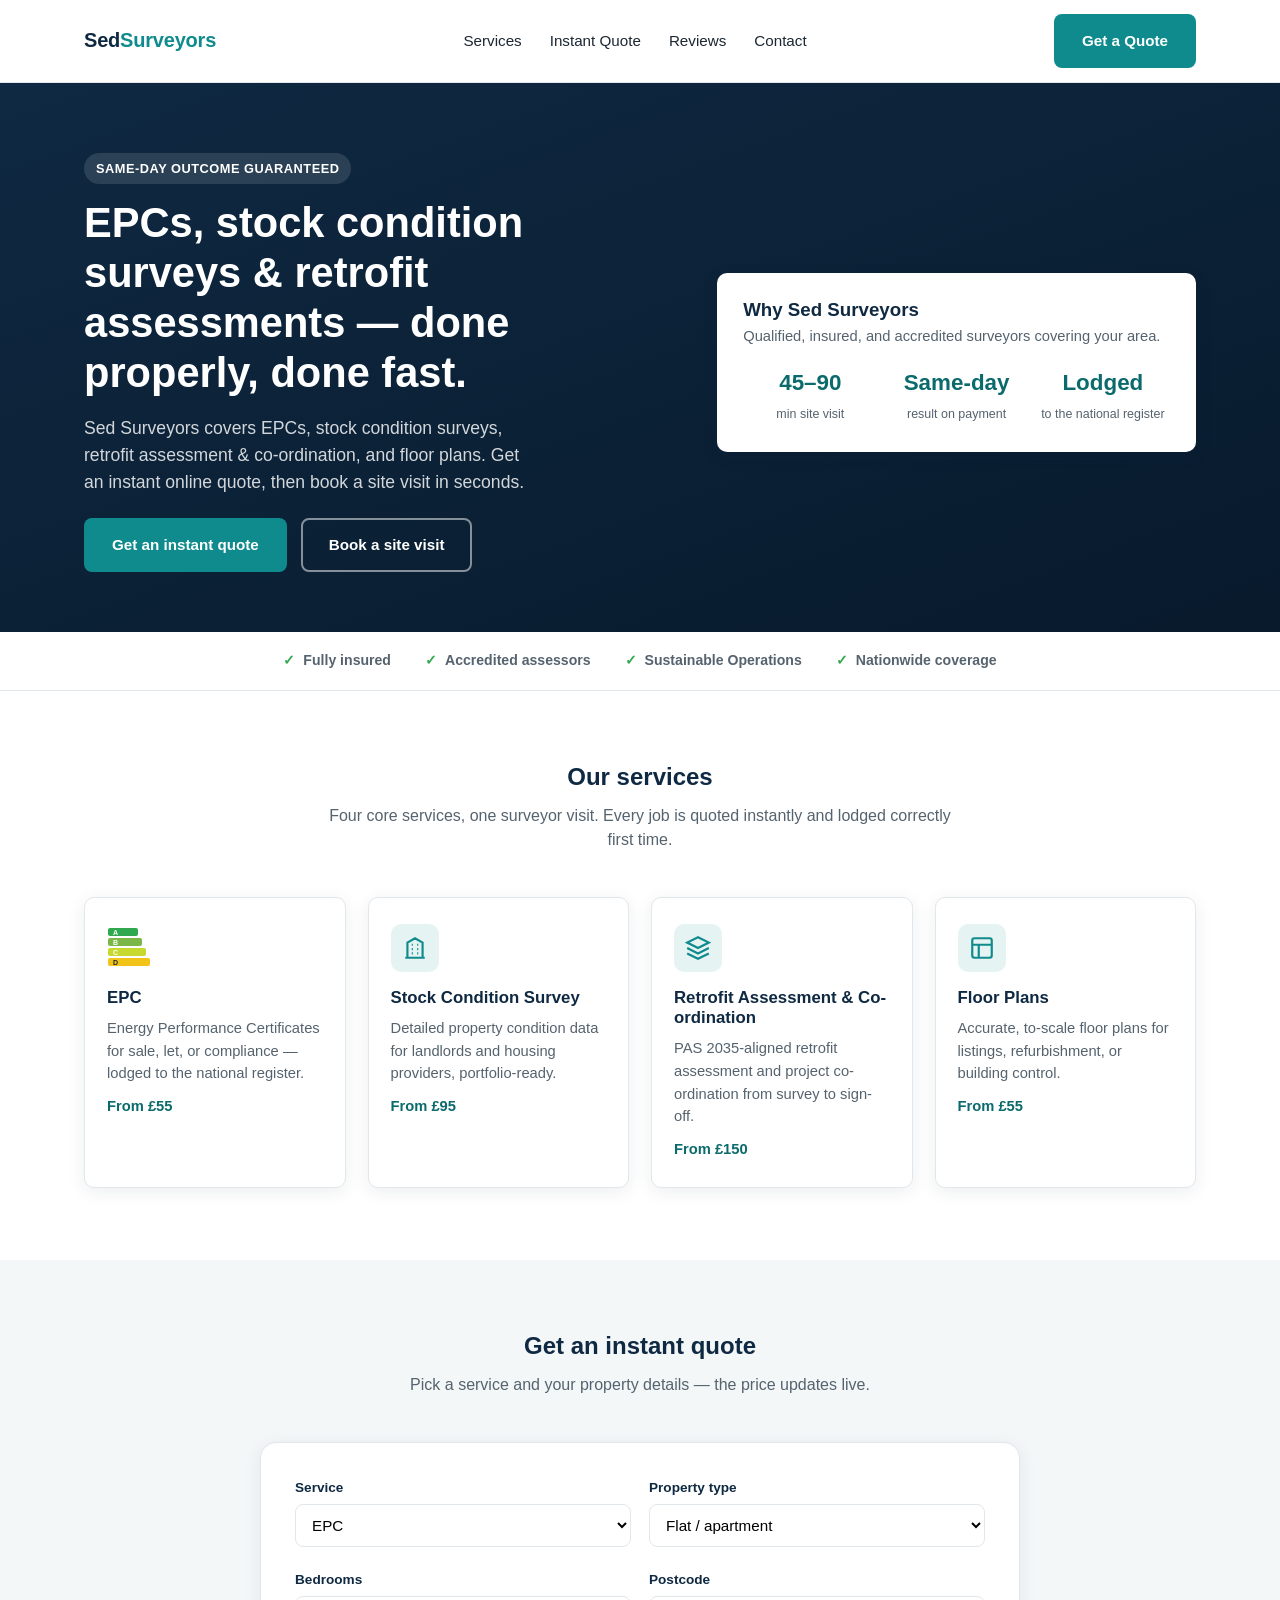
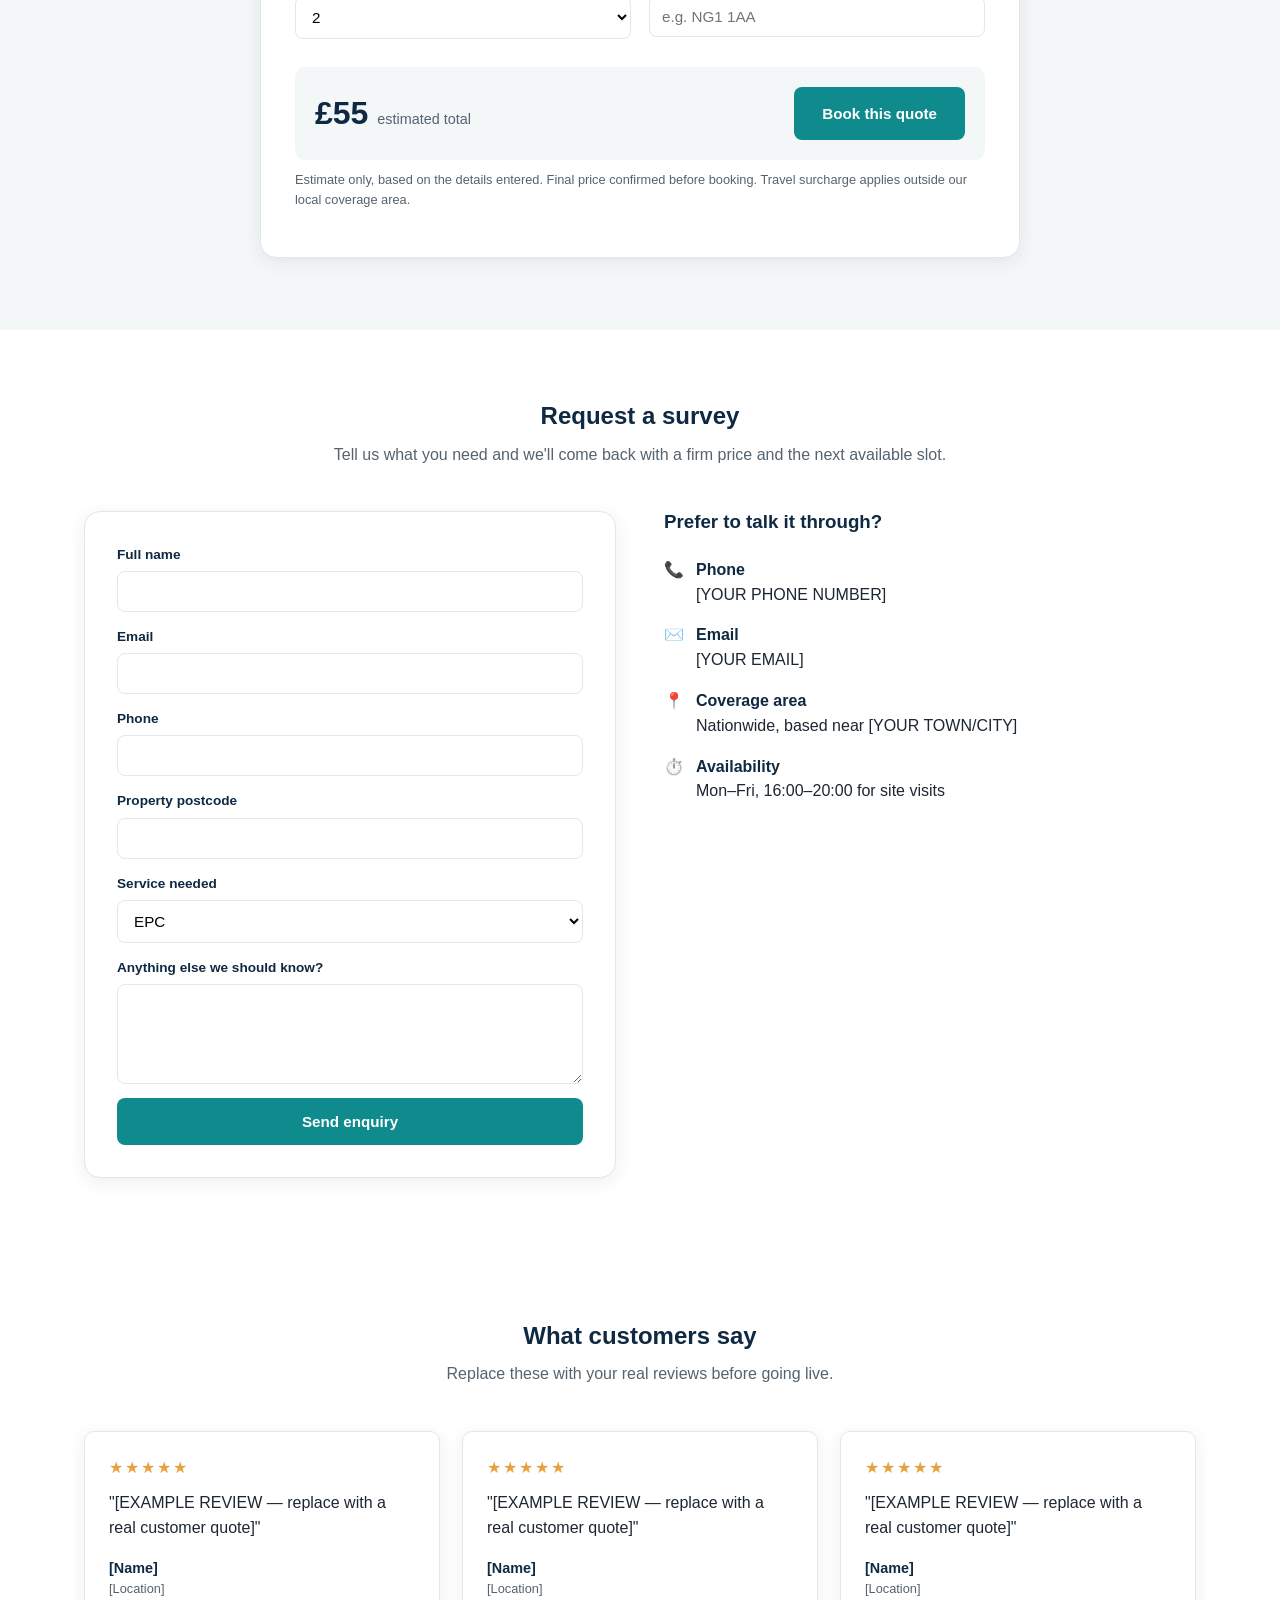
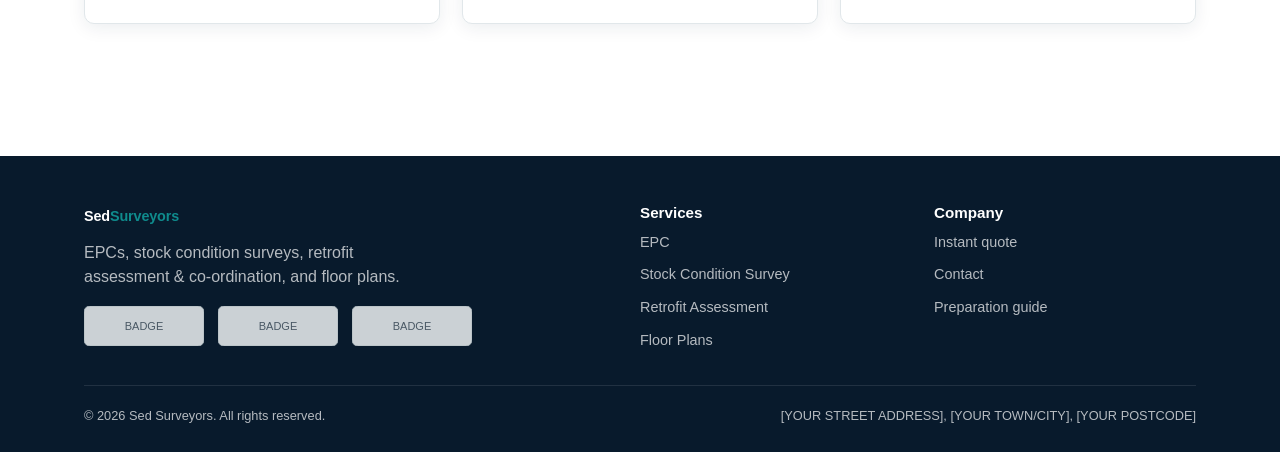
==== index.html @ 1b8dbf06 "Replace placeholder EPC pricing with real tiered prices Flats £55 flat rate; terraced £60 up to 3 be" ====
<!doctype html>
<html lang="en-GB">
<head>
<meta charset="utf-8">
<meta name="viewport" content="width=device-width, initial-scale=1">
<title>Sed Surveyors — EPCs, Stock Condition Surveys &amp; Retrofit Assessments</title>
<meta name="description" content="Sed Surveyors provides EPCs, stock condition surveys, retrofit assessment &amp; co-ordination, and floor plans. Same-day outcome guaranteed. Get an instant quote.">
<link rel="stylesheet" href="styles.css">
<script type="application/ld+json">
{
  "@context": "https://schema.org",
  "@type": "ProfessionalService",
  "name": "Sed Surveyors",
  "description": "EPCs, stock condition surveys, retrofit assessment & co-ordination, and floor plans.",
  "url": "https://sedsurveyors.co.uk",
  "telephone": "[YOUR PHONE NUMBER]",
  "email": "[YOUR EMAIL]",
  "address": {
    "@type": "PostalAddress",
    "streetAddress": "[YOUR STREET ADDRESS]",
    "addressLocality": "[YOUR TOWN/CITY]",
    "postalCode": "[YOUR POSTCODE]",
    "addressCountry": "GB"
  },
  "areaServed": "United Kingdom",
  "sameAs": [
    "[YOUR GOOGLE BUSINESS PROFILE URL]",
    "[YOUR FACEBOOK URL]",
    "[YOUR INSTAGRAM URL]"
  ]
}
</script>
</head>
<body>

<header class="site-header">
  <div class="container">
    <a href="#top" class="logo">Sed<span>Surveyors</span></a>
    <nav class="main-nav">
      <a href="#services">Services</a>
      <a href="#quote">Instant Quote</a>
      <a href="#reviews">Reviews</a>
      <a href="#enquiry">Contact</a>
    </nav>
    <div class="nav-cta">
      <a href="#enquiry" class="btn btn-primary">Get a Quote</a>
    </div>
  </div>
</header>

<section class="hero" id="top">
  <div class="container">
    <div>
      <span class="eyebrow">Same-day outcome guaranteed</span>
      <h1>EPCs, stock condition surveys &amp; retrofit assessments — done properly, done fast.</h1>
      <p class="lede">Sed Surveyors covers EPCs, stock condition surveys, retrofit assessment &amp; co-ordination, and floor plans. Get an instant online quote, then book a site visit in seconds.</p>
      <div class="hero-actions">
        <a href="#quote" class="btn btn-primary">Get an instant quote</a>
        <a href="#enquiry" class="btn btn-secondary">Book a site visit</a>
      </div>
    </div>
    <div class="hero-card">
      <h3>Why Sed Surveyors</h3>
      <p style="color:var(--ink-light); font-size:.92rem;">Qualified, insured, and accredited surveyors covering your area.</p>
      <div class="hero-stat-row">
        <div class="hero-stat"><strong>45–90</strong><span>min site visit</span></div>
        <div class="hero-stat"><strong>Same-day</strong><span>result on payment</span></div>
        <div class="hero-stat"><strong>Lodged</strong><span>to the national register</span></div>
      </div>
    </div>
  </div>
</section>

<div class="trust-row">
  <div class="container">
    <span class="trust-item">Fully insured</span>
    <span class="trust-item">Accredited assessors</span>
    <span class="trust-item">Sustainable Operations</span>
    <span class="trust-item">Nationwide coverage</span>
  </div>
</div>

<section id="services">
  <div class="container">
    <div class="section-head">
      <h2>Our services</h2>
      <p>Four core services, one surveyor visit. Every job is quoted instantly and lodged correctly first time.</p>
    </div>
    <div class="service-grid">
      <div class="service-block">
        <div class="service-block-icon service-block-icon--img"><img src="assets/epc-rating.svg" alt="EPC rating chart"></div>
        <h3>EPC</h3>
        <p>Energy Performance Certificates for sale, let, or compliance — lodged to the national register.</p>
        <div class="service-price">From £55</div>
      </div>
      <div class="service-block">
        <div class="service-block-icon">
          <svg viewBox="0 0 24 24" fill="none" stroke="#0f8b8d" stroke-width="2"><path d="M3 21h18M5 21V7l7-4 7 4v14M9 9h1m4 0h1m-6 4h1m4 0h1m-6 4h1m4 0h1"/></svg>
        </div>
        <h3>Stock Condition Survey</h3>
        <p>Detailed property condition data for landlords and housing providers, portfolio-ready.</p>
        <div class="service-price">From £95</div>
      </div>
      <div class="service-block">
        <div class="service-block-icon">
          <svg viewBox="0 0 24 24" fill="none" stroke="#0f8b8d" stroke-width="2"><path d="M12 2 2 7l10 5 10-5-10-5zM2 17l10 5 10-5M2 12l10 5 10-5"/></svg>
        </div>
        <h3>Retrofit Assessment &amp; Co-ordination</h3>
        <p>PAS 2035-aligned retrofit assessment and project co-ordination from survey to sign-off.</p>
        <div class="service-price">From £150</div>
      </div>
      <div class="service-block">
        <div class="service-block-icon">
          <svg viewBox="0 0 24 24" fill="none" stroke="#0f8b8d" stroke-width="2"><rect x="3" y="3" width="18" height="18" rx="2"/><path d="M3 9h18M9 21V9"/></svg>
        </div>
        <h3>Floor Plans</h3>
        <p>Accurate, to-scale floor plans for listings, refurbishment, or building control.</p>
        <div class="service-price">From £55</div>
      </div>
    </div>
  </div>
</section>

<section class="bg-soft" id="quote">
  <div class="container">
    <div class="section-head">
      <h2>Get an instant quote</h2>
      <p>Pick a service and your property details — the price updates live.</p>
    </div>
    <div class="calculator">
      <div class="calc-grid">
        <div class="field">
          <label for="calc-service">Service</label>
          <select id="calc-service">
            <option value="epc">EPC</option>
            <option value="stockCondition">Stock Condition Survey</option>
            <option value="retrofit">Retrofit Assessment &amp; Co-ordination</option>
            <option value="floorPlans">Floor Plans</option>
          </select>
        </div>
        <div class="field">
          <label for="calc-type">Property type</label>
          <select id="calc-type">
            <option value="flat">Flat / apartment</option>
            <option value="terraced">Terraced house</option>
            <option value="semi">Semi-detached house</option>
            <option value="detached">Detached house</option>
          </select>
        </div>
        <div class="field">
          <label for="calc-bedrooms">Bedrooms</label>
          <select id="calc-bedrooms">
            <option value="1">1</option>
            <option value="2" selected>2</option>
            <option value="3">3</option>
            <option value="4">4</option>
            <option value="5">5+</option>
          </select>
        </div>
        <div class="field">
          <label for="calc-postcode">Postcode</label>
          <input type="text" id="calc-postcode" placeholder="e.g. NG1 1AA" autocomplete="postal-code">
        </div>
      </div>
      <div class="calc-result">
        <div>
          <div class="amount" id="calc-amount">£65 <small>estimated total</small></div>
        </div>
        <a href="#enquiry" class="btn btn-primary" id="calc-cta">Book this quote</a>
      </div>
      <p class="calc-note">Estimate only, based on the details entered. Final price confirmed before booking. Travel surcharge applies outside our local coverage area.</p>
    </div>
  </div>
</section>

<section id="enquiry">
  <div class="container">
    <div class="section-head">
      <h2>Request a survey</h2>
      <p>Tell us what you need and we'll come back with a firm price and the next available slot.</p>
    </div>
    <div class="enquiry-wrap">
      <form class="enquiry-form" id="enquiry-form">
        <div class="field">
          <label for="f-name">Full name</label>
          <input type="text" id="f-name" name="name" required>
        </div>
        <div class="field">
          <label for="f-email">Email</label>
          <input type="email" id="f-email" name="email" required>
        </div>
        <div class="field">
          <label for="f-phone">Phone</label>
          <input type="tel" id="f-phone" name="phone">
        </div>
        <div class="field">
          <label for="f-postcode">Property postcode</label>
          <input type="text" id="f-postcode" name="postcode">
        </div>
        <div class="field">
          <label for="f-service">Service needed</label>
          <select id="f-service" name="service">
            <option value="epc">EPC</option>
            <option value="stockCondition">Stock Condition Survey</option>
            <option value="retrofit">Retrofit Assessment &amp; Co-ordination</option>
            <option value="floorPlans">Floor Plans</option>
            <option value="other">Not sure / other</option>
          </select>
        </div>
        <div class="field">
          <label for="f-message">Anything else we should know?</label>
          <textarea id="f-message" name="message"></textarea>
        </div>
        <button type="submit" class="btn btn-primary btn-block">Send enquiry</button>
        <div class="form-status" id="form-status"></div>
      </form>
      <div>
        <h3>Prefer to talk it through?</h3>
        <ul class="contact-info-list">
          <li><span>📞</span><div><strong>Phone</strong>[YOUR PHONE NUMBER]</div></li>
          <li><span>✉️</span><div><strong>Email</strong>[YOUR EMAIL]</div></li>
          <li><span>📍</span><div><strong>Coverage area</strong>Nationwide, based near [YOUR TOWN/CITY]</div></li>
          <li><span>⏱️</span><div><strong>Availability</strong>Mon–Fri, 16:00–20:00 for site visits</div></li>
        </ul>
      </div>
    </div>
  </div>
</section>

<section class="bg-soft" id="booking">
  <div class="container">
    <div class="section-head">
      <h2>Book your site visit</h2>
      <p>Pick a time that works for you — 45 minute to 1 hour 30 minute visit, Monday to Friday.</p>
    </div>
    <div class="booking-frame-wrap" id="booking-frame-wrap"></div>
    <div class="booking-next">
      <strong>What happens next</strong>
      <p style="margin:8px 0 0; font-size:.9rem;">Once booked, read <a href="what-to-expect.html" id="booking-guide-link">the preparation guide</a> so your visit goes smoothly. Your certificate or report is produced, QA'd, and released once payment is received.</p>
    </div>
  </div>
</section>

<section id="reviews">
  <div class="container">
    <div class="section-head">
      <h2>What customers say</h2>
      <p>Replace these with your real reviews before going live.</p>
    </div>
    <div class="review-grid">
      <div class="review-card">
        <div class="review-stars">★★★★★</div>
        <p>"[EXAMPLE REVIEW — replace with a real customer quote]"</p>
        <div class="review-name">[Name]</div>
        <div class="review-loc">[Location]</div>
      </div>
      <div class="review-card">
        <div class="review-stars">★★★★★</div>
        <p>"[EXAMPLE REVIEW — replace with a real customer quote]"</p>
        <div class="review-name">[Name]</div>
        <div class="review-loc">[Location]</div>
      </div>
      <div class="review-card">
        <div class="review-stars">★★★★★</div>
        <p>"[EXAMPLE REVIEW — replace with a real customer quote]"</p>
        <div class="review-name">[Name]</div>
        <div class="review-loc">[Location]</div>
      </div>
    </div>
  </div>
</section>

<footer class="site-footer">
  <div class="container">
    <div class="footer-grid">
      <div>
        <a href="#top" class="logo" style="color:#fff;">Sed<span>Surveyors</span></a>
        <p style="margin-top:12px; max-width: 40ch;">EPCs, stock condition surveys, retrofit assessment &amp; co-ordination, and floor plans.</p>
        <div class="accred-row">
          <img src="assets/accreditations/placeholder-badge.svg" alt="Accreditation badge placeholder — replace with real ECMK artwork">
          <img src="assets/accreditations/placeholder-badge.svg" alt="Accreditation badge placeholder — replace with real PAS 2035 artwork">
          <img src="assets/accreditations/placeholder-badge.svg" alt="Accreditation badge placeholder — replace with real TrustMark artwork">
        </div>
      </div>
      <div>
        <h4>Services</h4>
        <ul>
          <li><a href="#services">EPC</a></li>
          <li><a href="#services">Stock Condition Survey</a></li>
          <li><a href="#services">Retrofit Assessment</a></li>
          <li><a href="#services">Floor Plans</a></li>
        </ul>
      </div>
      <div>
        <h4>Company</h4>
        <ul>
          <li><a href="#quote">Instant quote</a></li>
          <li><a href="#enquiry">Contact</a></li>
          <li><a href="what-to-expect.html">Preparation guide</a></li>
        </ul>
      </div>
    </div>
    <div class="footer-bottom">
      <span>© <span id="year"></span> Sed Surveyors. All rights reserved.</span>
      <span>[YOUR STREET ADDRESS], [YOUR TOWN/CITY], [YOUR POSTCODE]</span>
    </div>
  </div>
</footer>

<script src="script.js"></script>
</body>
</html>
---- styles.css ----
:root {
  --navy: #0f2942;
  --navy-dark: #081a2c;
  --teal: #0f8b8d;
  --teal-dark: #0b6a6c;
  --green: #2fa84f;
  --amber: #e8a13d;
  --ink: #1c2733;
  --ink-light: #55636f;
  --paper: #ffffff;
  --paper-soft: #f4f7f8;
  --border: #e1e7ea;
  --radius: 10px;
  --shadow: 0 4px 18px rgba(15, 41, 66, 0.08);
  --max-width: 1160px;
  font-size: 16px;
}

* { box-sizing: border-box; }

html { scroll-behavior: smooth; }

body {
  margin: 0;
  font-family: "Segoe UI", -apple-system, BlinkMacSystemFont, Roboto, Arial, sans-serif;
  color: var(--ink);
  background: var(--paper);
  line-height: 1.55;
}

img { max-width: 100%; display: block; }

.container {
  max-width: var(--max-width);
  margin: 0 auto;
  padding: 0 24px;
}

a { color: var(--teal-dark); }

h1, h2, h3, h4 { line-height: 1.2; margin: 0 0 .5em; color: var(--navy); }
p { margin: 0 0 1em; }

.eyebrow {
  display: inline-block;
  font-weight: 600;
  font-size: .8rem;
  letter-spacing: .04em;
  text-transform: uppercase;
  color: var(--teal-dark);
  background: rgba(15,139,141,.08);
  padding: 6px 12px;
  border-radius: 999px;
  margin-bottom: 14px;
}

.btn {
  display: inline-block;
  padding: 13px 26px;
  border-radius: 8px;
  font-weight: 600;
  font-size: .95rem;
  text-decoration: none;
  cursor: pointer;
  border: 2px solid transparent;
  transition: transform .12s ease, box-shadow .12s ease, background .12s ease;
}
.btn:hover { transform: translateY(-1px); }
.btn-primary { background: var(--teal); color: #fff; }
.btn-primary:hover { background: var(--teal-dark); }
.btn-secondary { background: transparent; border-color: var(--navy); color: var(--navy); }
.btn-secondary:hover { background: var(--navy); color: #fff; }
.btn-block { display: block; width: 100%; text-align: center; }

/* Header */
.site-header {
  position: sticky; top: 0; z-index: 50;
  background: rgba(255,255,255,.95);
  backdrop-filter: blur(6px);
  border-bottom: 1px solid var(--border);
}
.site-header .container {
  display: flex; align-items: center; justify-content: space-between;
  padding-top: 14px; padding-bottom: 14px;
}
.logo { font-weight: 800; font-size: 1.25rem; color: var(--navy); text-decoration: none; letter-spacing: -.01em; }
.logo span { color: var(--teal); }
.main-nav { display: flex; gap: 28px; align-items: center; }
.main-nav a { color: var(--ink); text-decoration: none; font-weight: 500; font-size: .95rem; }
.main-nav a:hover { color: var(--teal-dark); }
.nav-cta { display: flex; gap: 10px; align-items: center; }
.nav-toggle { display: none; }

/* Hero */
.hero {
  background: linear-gradient(160deg, var(--navy) 0%, var(--navy-dark) 100%);
  color: #fff;
  padding: 70px 0 60px;
}
.hero .container { display: grid; grid-template-columns: 1.1fr .9fr; gap: 48px; align-items: center; }
.hero h1 { color: #fff; font-size: 2.6rem; margin-bottom: .4em; }
.hero p.lede { color: rgba(255,255,255,.82); font-size: 1.1rem; max-width: 46ch; }
.hero .eyebrow { background: rgba(255,255,255,.12); color: #fff; }
.hero-actions { display: flex; gap: 14px; margin-top: 22px; flex-wrap: wrap; }
.hero-actions .btn-secondary { border-color: rgba(255,255,255,.5); color: #fff; }
.hero-actions .btn-secondary:hover { background: rgba(255,255,255,.12); }
.hero-card {
  background: #fff; border-radius: var(--radius); padding: 26px;
  color: var(--ink); box-shadow: var(--shadow);
}
.hero-card h3 { margin-bottom: 4px; }
.hero-stat-row { display: flex; justify-content: space-between; margin-top: 18px; gap: 12px; }
.hero-stat { text-align: center; flex: 1; }
.hero-stat strong { display: block; font-size: 1.4rem; color: var(--teal-dark); }
.hero-stat span { font-size: .78rem; color: var(--ink-light); }

/* Trust row */
.trust-row {
  border-bottom: 1px solid var(--border);
  padding: 18px 0;
}
.trust-row .container { display: flex; gap: 34px; flex-wrap: wrap; justify-content: center; }
.trust-item { display: flex; align-items: center; gap: 8px; font-size: .88rem; color: var(--ink-light); font-weight: 600; }
.trust-item::before { content: "✓"; color: var(--green); font-weight: 800; }

/* Sections */
section { padding: 72px 0; }
.section-head { max-width: 640px; margin: 0 auto 44px; text-align: center; }
.section-head p { color: var(--ink-light); }
.bg-soft { background: var(--paper-soft); }

/* Services */
.service-grid { display: grid; grid-template-columns: repeat(4, 1fr); gap: 22px; }
.service-block {
  background: var(--paper); border: 1px solid var(--border); border-radius: var(--radius);
  padding: 26px 22px; box-shadow: var(--shadow);
}
.service-block-icon {
  width: 48px; height: 48px; border-radius: 10px; background: rgba(15,139,141,.1);
  display: flex; align-items: center; justify-content: center; margin-bottom: 16px;
}
.service-block-icon svg { width: 26px; height: 26px; }
.service-block-icon--img { width: 64px; height: 48px; background: transparent; }
.service-block-icon--img img { width: 100%; height: 100%; object-fit: contain; }
.service-block h3 { font-size: 1.05rem; }
.service-block p { color: var(--ink-light); font-size: .92rem; margin-bottom: 10px; }
.service-price { font-weight: 700; color: var(--teal-dark); font-size: .92rem; }

/* Quote calculator */
.calculator {
  background: #fff; border: 1px solid var(--border); border-radius: 16px;
  box-shadow: var(--shadow); padding: 34px; max-width: 760px; margin: 0 auto;
}
.calc-grid { display: grid; grid-template-columns: 1fr 1fr; gap: 18px; }
.field { display: flex; flex-direction: column; gap: 6px; margin-bottom: 4px; }
.field label { font-size: .85rem; font-weight: 600; color: var(--navy); }
.field select, .field input {
  padding: 11px 12px; border: 1px solid var(--border); border-radius: 8px;
  font-size: .95rem; font-family: inherit; background: #fff;
}
.field select:focus, .field input:focus { outline: 2px solid var(--teal); outline-offset: 1px; }
.field-full { grid-column: 1 / -1; }
.calc-result {
  margin-top: 24px; padding: 20px; border-radius: 10px; background: var(--paper-soft);
  display: flex; align-items: center; justify-content: space-between; flex-wrap: wrap; gap: 14px;
}
.calc-result .amount { font-size: 2rem; font-weight: 800; color: var(--navy); }
.calc-result .amount small { font-size: .9rem; font-weight: 500; color: var(--ink-light); }
.calc-note { font-size: .8rem; color: var(--ink-light); margin-top: 10px; }

/* Enquiry form */
.enquiry-wrap { display: grid; grid-template-columns: 1fr 1fr; gap: 48px; align-items: start; }
.enquiry-form { background: #fff; border: 1px solid var(--border); border-radius: 16px; padding: 32px; box-shadow: var(--shadow); }
.enquiry-form .field { margin-bottom: 14px; }
textarea { padding: 11px 12px; border: 1px solid var(--border); border-radius: 8px; font-family: inherit; font-size: .95rem; resize: vertical; min-height: 100px; }
.form-status { margin-top: 14px; font-size: .9rem; display: none; padding: 12px 14px; border-radius: 8px; }
.form-status.show { display: block; }
.form-status.ok { background: rgba(47,168,79,.1); color: #1c6b32; }
.form-status.err { background: rgba(214,69,69,.1); color: #a3312f; }
.contact-info-list { list-style: none; padding: 0; margin: 24px 0 0; display: flex; flex-direction: column; gap: 16px; }
.contact-info-list li { display: flex; gap: 12px; align-items: flex-start; }
.contact-info-list strong { display: block; color: var(--navy); }

/* Booking */
#booking { display: none; }
#booking.revealed { display: block; }
.booking-frame-wrap { border-radius: 14px; overflow: hidden; border: 1px solid var(--border); box-shadow: var(--shadow); background: #fff; }
.booking-frame-wrap iframe { width: 100%; height: 720px; border: 0; display: block; }
.booking-fallback { background: #fff; border: 1px solid var(--border); border-radius: 14px; padding: 40px; text-align: center; }
.booking-next { margin-top: 20px; background: var(--paper-soft); border-radius: 12px; padding: 20px 24px; }
.booking-next a { font-weight: 600; }

/* Reviews */
.review-grid { display: grid; grid-template-columns: repeat(3, 1fr); gap: 22px; }
.review-card { background: #fff; border: 1px solid var(--border); border-radius: var(--radius); padding: 24px; box-shadow: var(--shadow); }
.review-stars { color: var(--amber); letter-spacing: 2px; margin-bottom: 10px; }
.review-name { font-weight: 700; margin-top: 14px; color: var(--navy); font-size: .9rem; }
.review-loc { font-size: .8rem; color: var(--ink-light); }

/* Footer */
.site-footer { background: var(--navy-dark); color: rgba(255,255,255,.7); padding: 48px 0 26px; margin-top: 60px; }
.footer-grid { display: grid; grid-template-columns: 2fr 1fr 1fr; gap: 32px; margin-bottom: 32px; }
.footer-grid h4 { color: #fff; font-size: .95rem; }
.footer-grid ul { list-style: none; padding: 0; margin: 0; display: flex; flex-direction: column; gap: 8px; }
.footer-grid a { color: rgba(255,255,255,.7); text-decoration: none; font-size: .9rem; }
.footer-grid a:hover { color: #fff; }
.footer-bottom { border-top: 1px solid rgba(255,255,255,.1); padding-top: 20px; font-size: .8rem; display: flex; justify-content: space-between; flex-wrap: wrap; gap: 10px; }
.accred-row { display: flex; gap: 14px; align-items: center; flex-wrap: wrap; margin-top: 10px; }
.accred-row img { height: 40px; opacity: .85; }

/* Prep guide page */
.guide-frame { max-width: 900px; margin: 0 auto; padding: 60px 24px; }
.guide-image-frame { background: var(--navy-dark); border-radius: 14px; padding: 16px; }
.guide-image-frame img { border-radius: 6px; width: 100%; }
.guide-actions { display: flex; gap: 12px; margin: 26px 0; }
.process-steps { list-style: none; padding: 0; margin: 28px 0; counter-reset: step; }
.process-steps li { counter-increment: step; padding: 16px 0 16px 46px; position: relative; border-bottom: 1px solid var(--border); }
.process-steps li::before {
  content: counter(step); position: absolute; left: 0; top: 14px;
  width: 30px; height: 30px; border-radius: 50%; background: var(--teal); color: #fff;
  display: flex; align-items: center; justify-content: center; font-weight: 700; font-size: .85rem;
}
.process-steps strong { display: block; color: var(--navy); }

@media print {
  .site-header, .site-footer, .guide-actions { display: none !important; }
}

@media (max-width: 880px) {
  .hero .container { grid-template-columns: 1fr; }
  .service-grid { grid-template-columns: repeat(2, 1fr); }
  .review-grid { grid-template-columns: 1fr; }
  .enquiry-wrap { grid-template-columns: 1fr; }
  .footer-grid { grid-template-columns: 1fr; }
  .main-nav { display: none; }
}
@media (max-width: 560px) {
  .service-grid, .calc-grid { grid-template-columns: 1fr; }
  .hero h1 { font-size: 2rem; }
}
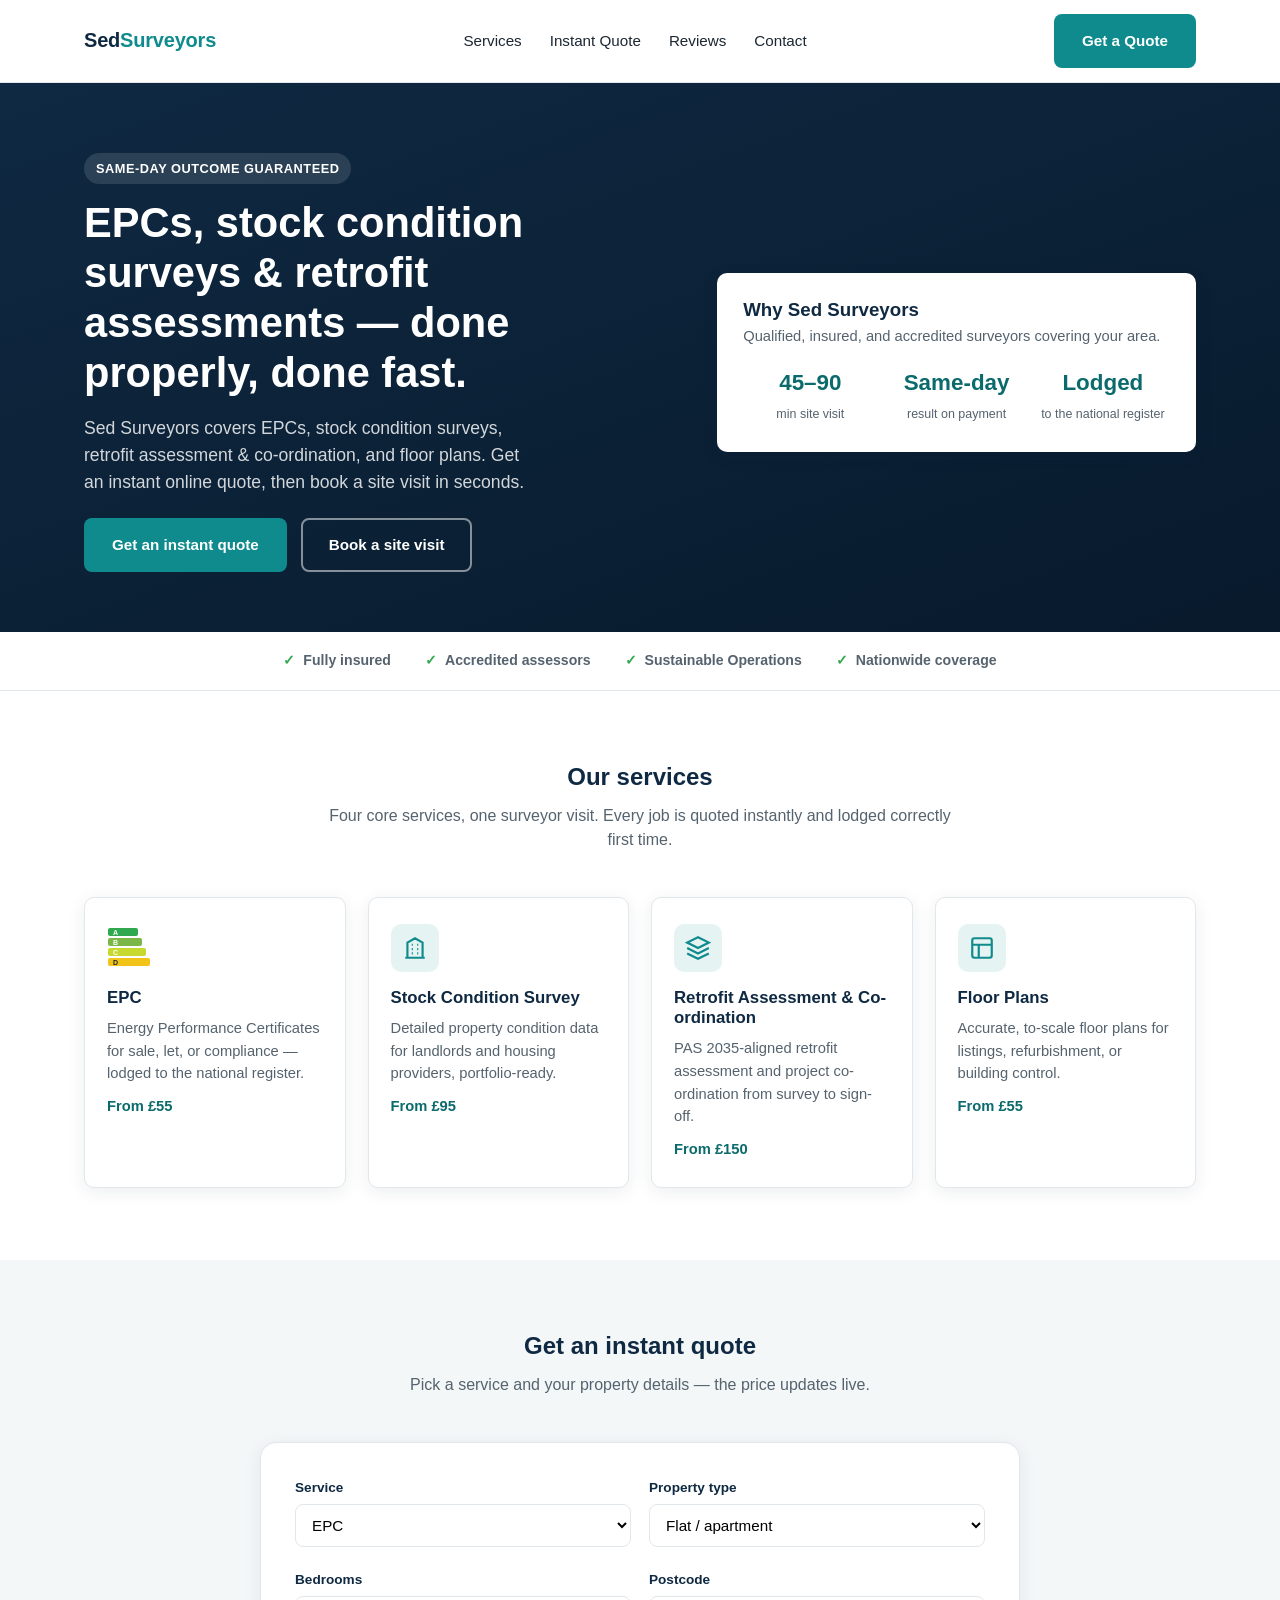
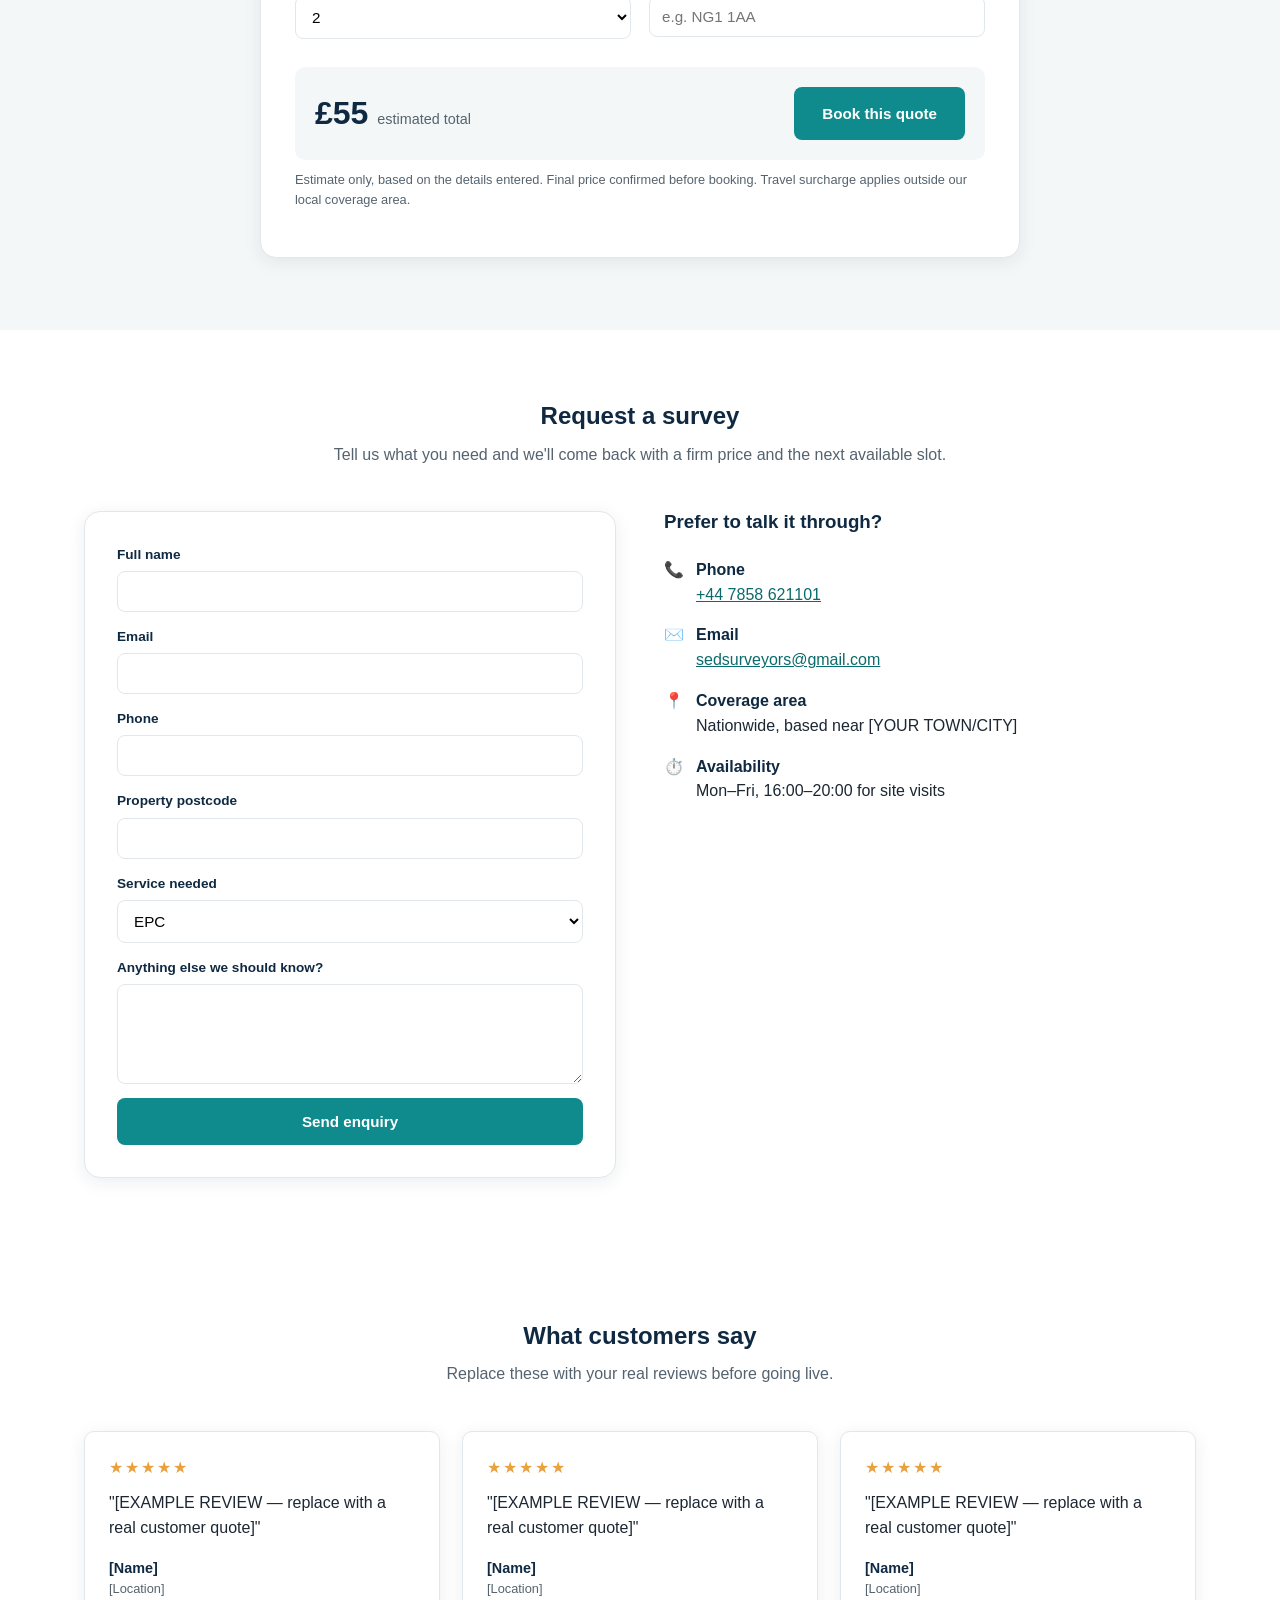
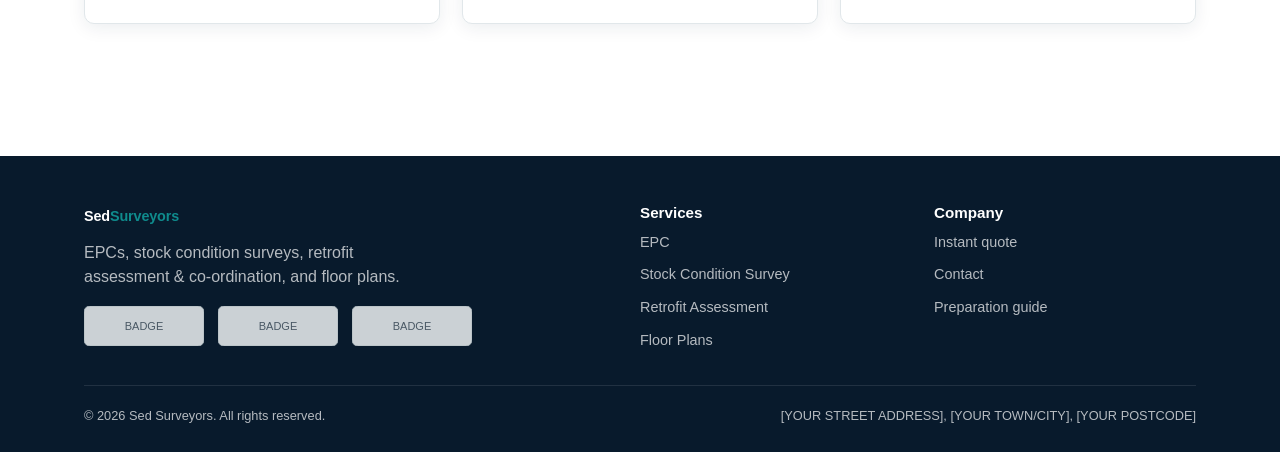
==== commit 2321d013: "Real Stock Condition Survey pricing, real contact details Stock Condition Survey now uses real bedro" ====
--- a/index.html
+++ b/index.html
@@ -13,8 +13,8 @@
   "name": "Sed Surveyors",
   "description": "EPCs, stock condition surveys, retrofit assessment & co-ordination, and floor plans.",
   "url": "https://sedsurveyors.co.uk",
-  "telephone": "[YOUR PHONE NUMBER]",
-  "email": "[YOUR EMAIL]",
+  "telephone": "+44 7858 621101",
+  "email": "sedsurveyors@gmail.com",
   "address": {
     "@type": "PostalAddress",
     "streetAddress": "[YOUR STREET ADDRESS]",
@@ -217,8 +217,8 @@
       <div>
         <h3>Prefer to talk it through?</h3>
         <ul class="contact-info-list">
-          <li><span>📞</span><div><strong>Phone</strong>[YOUR PHONE NUMBER]</div></li>
-          <li><span>✉️</span><div><strong>Email</strong>[YOUR EMAIL]</div></li>
+          <li><span>📞</span><div><strong>Phone</strong><a href="tel:+447858621101">+44 7858 621101</a></div></li>
+          <li><span>✉️</span><div><strong>Email</strong><a href="mailto:sedsurveyors@gmail.com">sedsurveyors@gmail.com</a></div></li>
           <li><span>📍</span><div><strong>Coverage area</strong>Nationwide, based near [YOUR TOWN/CITY]</div></li>
           <li><span>⏱️</span><div><strong>Availability</strong>Mon–Fri, 16:00–20:00 for site visits</div></li>
         </ul>
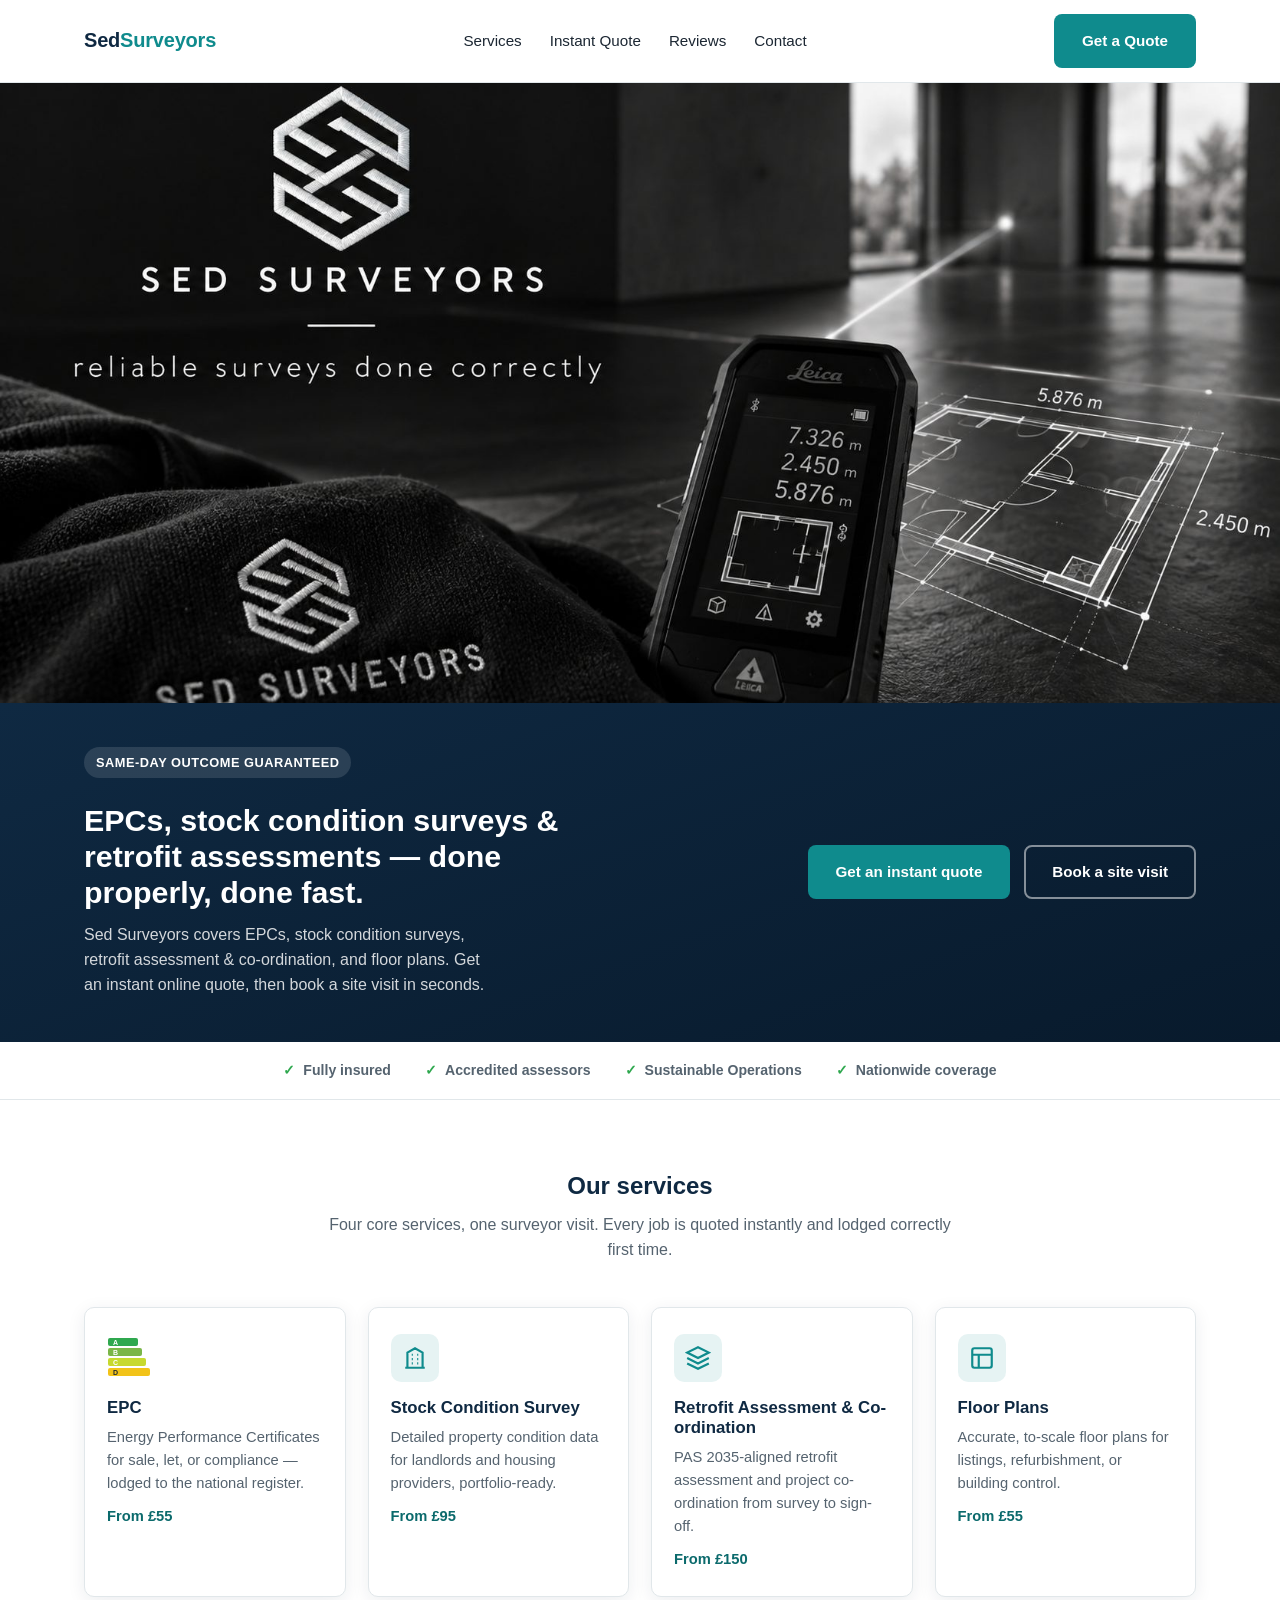
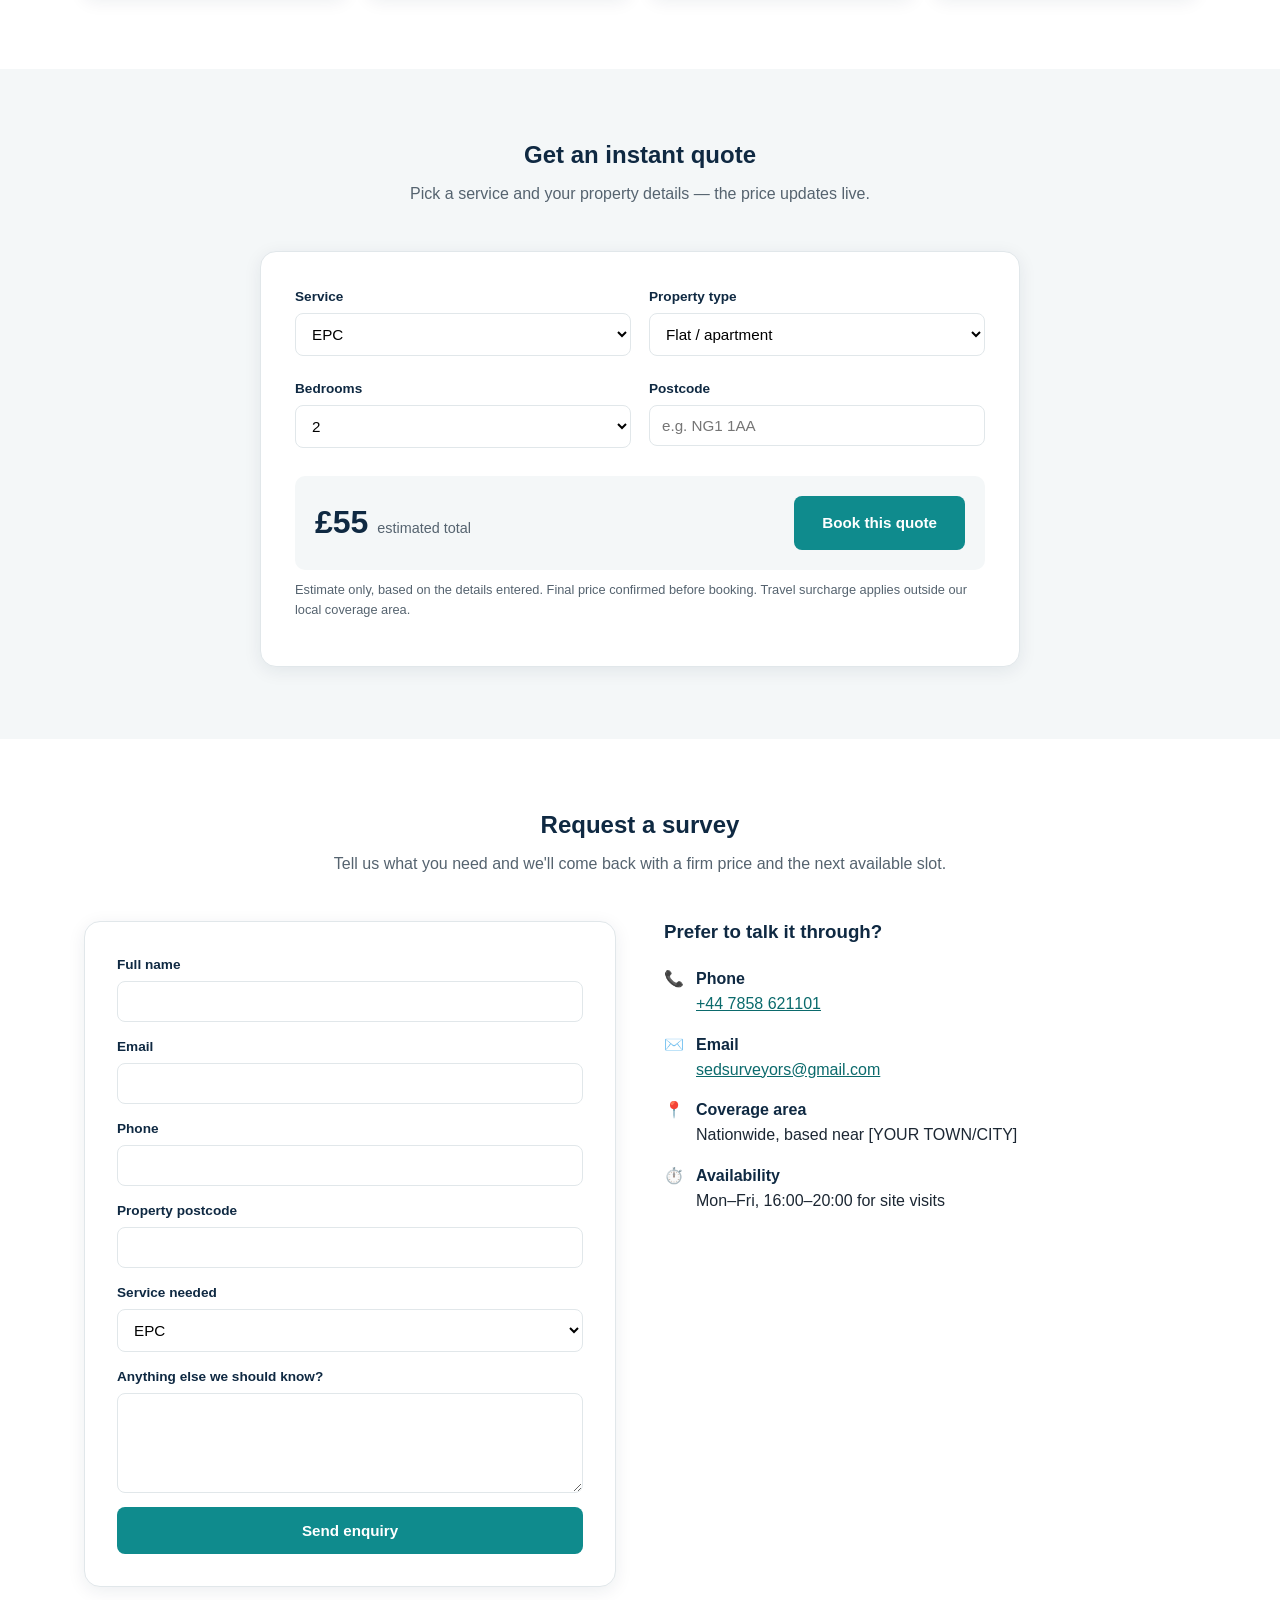
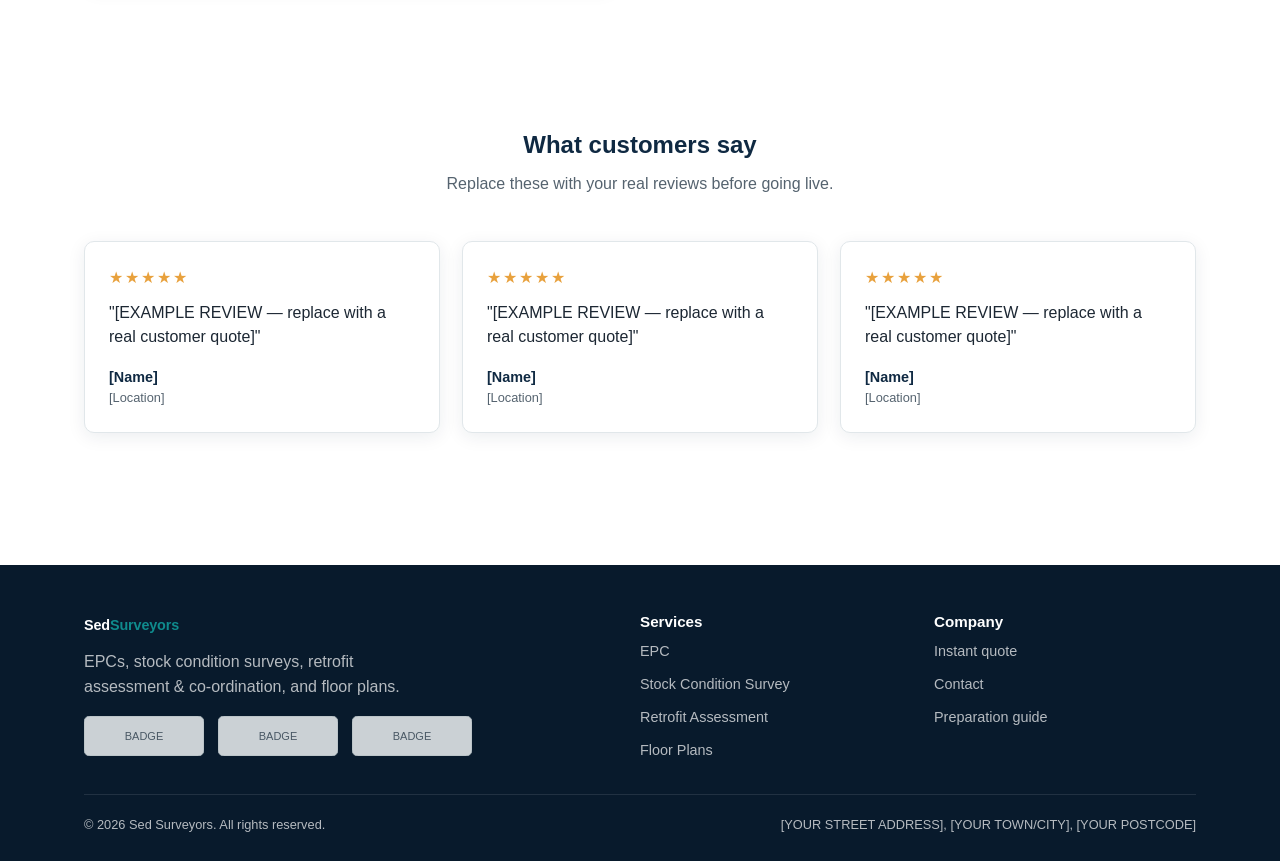
==== commit 3da73fe5: "Redesign hero with the real branded photo, drop the placeholder hero card Replaces the plain gradien" ====
--- a/index.html
+++ b/index.html
@@ -48,25 +48,20 @@
   </div>
 </header>
 
-<section class="hero" id="top">
-  <div class="container">
+<section class="hero-banner" id="top">
+  <img src="assets/hero-photo.jpg" alt="Sed Surveyors — laser measuring device and floor plan overlay in a modern interior" loading="eager">
+</section>
+
+<section class="hero-cta-strip">
+  <div class="container hero-cta-inner">
     <div>
       <span class="eyebrow">Same-day outcome guaranteed</span>
       <h1>EPCs, stock condition surveys &amp; retrofit assessments — done properly, done fast.</h1>
       <p class="lede">Sed Surveyors covers EPCs, stock condition surveys, retrofit assessment &amp; co-ordination, and floor plans. Get an instant online quote, then book a site visit in seconds.</p>
-      <div class="hero-actions">
-        <a href="#quote" class="btn btn-primary">Get an instant quote</a>
-        <a href="#enquiry" class="btn btn-secondary">Book a site visit</a>
-      </div>
-    </div>
-    <div class="hero-card">
-      <h3>Why Sed Surveyors</h3>
-      <p style="color:var(--ink-light); font-size:.92rem;">Qualified, insured, and accredited surveyors covering your area.</p>
-      <div class="hero-stat-row">
-        <div class="hero-stat"><strong>45–90</strong><span>min site visit</span></div>
-        <div class="hero-stat"><strong>Same-day</strong><span>result on payment</span></div>
-        <div class="hero-stat"><strong>Lodged</strong><span>to the national register</span></div>
-      </div>
+    </div>
+    <div class="hero-actions">
+      <a href="#quote" class="btn btn-primary">Get an instant quote</a>
+      <a href="#enquiry" class="btn btn-secondary">Book a site visit</a>
     </div>
   </div>
 </section>
--- a/styles.css
+++ b/styles.css
@@ -92,27 +92,21 @@
 .nav-toggle { display: none; }
 
 /* Hero */
-.hero {
+.hero-banner { padding: 0; background: #000; line-height: 0; }
+.hero-banner img { display: block; width: 100%; height: auto; max-height: 620px; object-fit: cover; object-position: center; }
+
+.hero-cta-strip {
   background: linear-gradient(160deg, var(--navy) 0%, var(--navy-dark) 100%);
   color: #fff;
-  padding: 70px 0 60px;
-}
-.hero .container { display: grid; grid-template-columns: 1.1fr .9fr; gap: 48px; align-items: center; }
-.hero h1 { color: #fff; font-size: 2.6rem; margin-bottom: .4em; }
-.hero p.lede { color: rgba(255,255,255,.82); font-size: 1.1rem; max-width: 46ch; }
-.hero .eyebrow { background: rgba(255,255,255,.12); color: #fff; }
-.hero-actions { display: flex; gap: 14px; margin-top: 22px; flex-wrap: wrap; }
+  padding: 44px 0;
+}
+.hero-cta-inner { display: flex; align-items: center; justify-content: space-between; gap: 32px; flex-wrap: wrap; }
+.hero-cta-inner h1 { color: #fff; font-size: 1.9rem; margin: .3em 0 .4em; max-width: 32ch; }
+.hero-cta-inner .lede { color: rgba(255,255,255,.82); font-size: 1rem; max-width: 46ch; margin: 0; }
+.hero-cta-strip .eyebrow { background: rgba(255,255,255,.12); color: #fff; }
+.hero-actions { display: flex; gap: 14px; flex-wrap: wrap; flex-shrink: 0; }
 .hero-actions .btn-secondary { border-color: rgba(255,255,255,.5); color: #fff; }
 .hero-actions .btn-secondary:hover { background: rgba(255,255,255,.12); }
-.hero-card {
-  background: #fff; border-radius: var(--radius); padding: 26px;
-  color: var(--ink); box-shadow: var(--shadow);
-}
-.hero-card h3 { margin-bottom: 4px; }
-.hero-stat-row { display: flex; justify-content: space-between; margin-top: 18px; gap: 12px; }
-.hero-stat { text-align: center; flex: 1; }
-.hero-stat strong { display: block; font-size: 1.4rem; color: var(--teal-dark); }
-.hero-stat span { font-size: .78rem; color: var(--ink-light); }
 
 /* Trust row */
 .trust-row {
@@ -227,7 +221,8 @@
 }
 
 @media (max-width: 880px) {
-  .hero .container { grid-template-columns: 1fr; }
+  .hero-cta-inner { flex-direction: column; align-items: flex-start; }
+  .hero-banner img { max-height: 380px; }
   .service-grid { grid-template-columns: repeat(2, 1fr); }
   .review-grid { grid-template-columns: 1fr; }
   .enquiry-wrap { grid-template-columns: 1fr; }
@@ -236,5 +231,6 @@
 }
 @media (max-width: 560px) {
   .service-grid, .calc-grid { grid-template-columns: 1fr; }
-  .hero h1 { font-size: 2rem; }
-}
+  .hero-cta-inner h1 { font-size: 1.6rem; }
+  .hero-banner img { max-height: 280px; }
+}
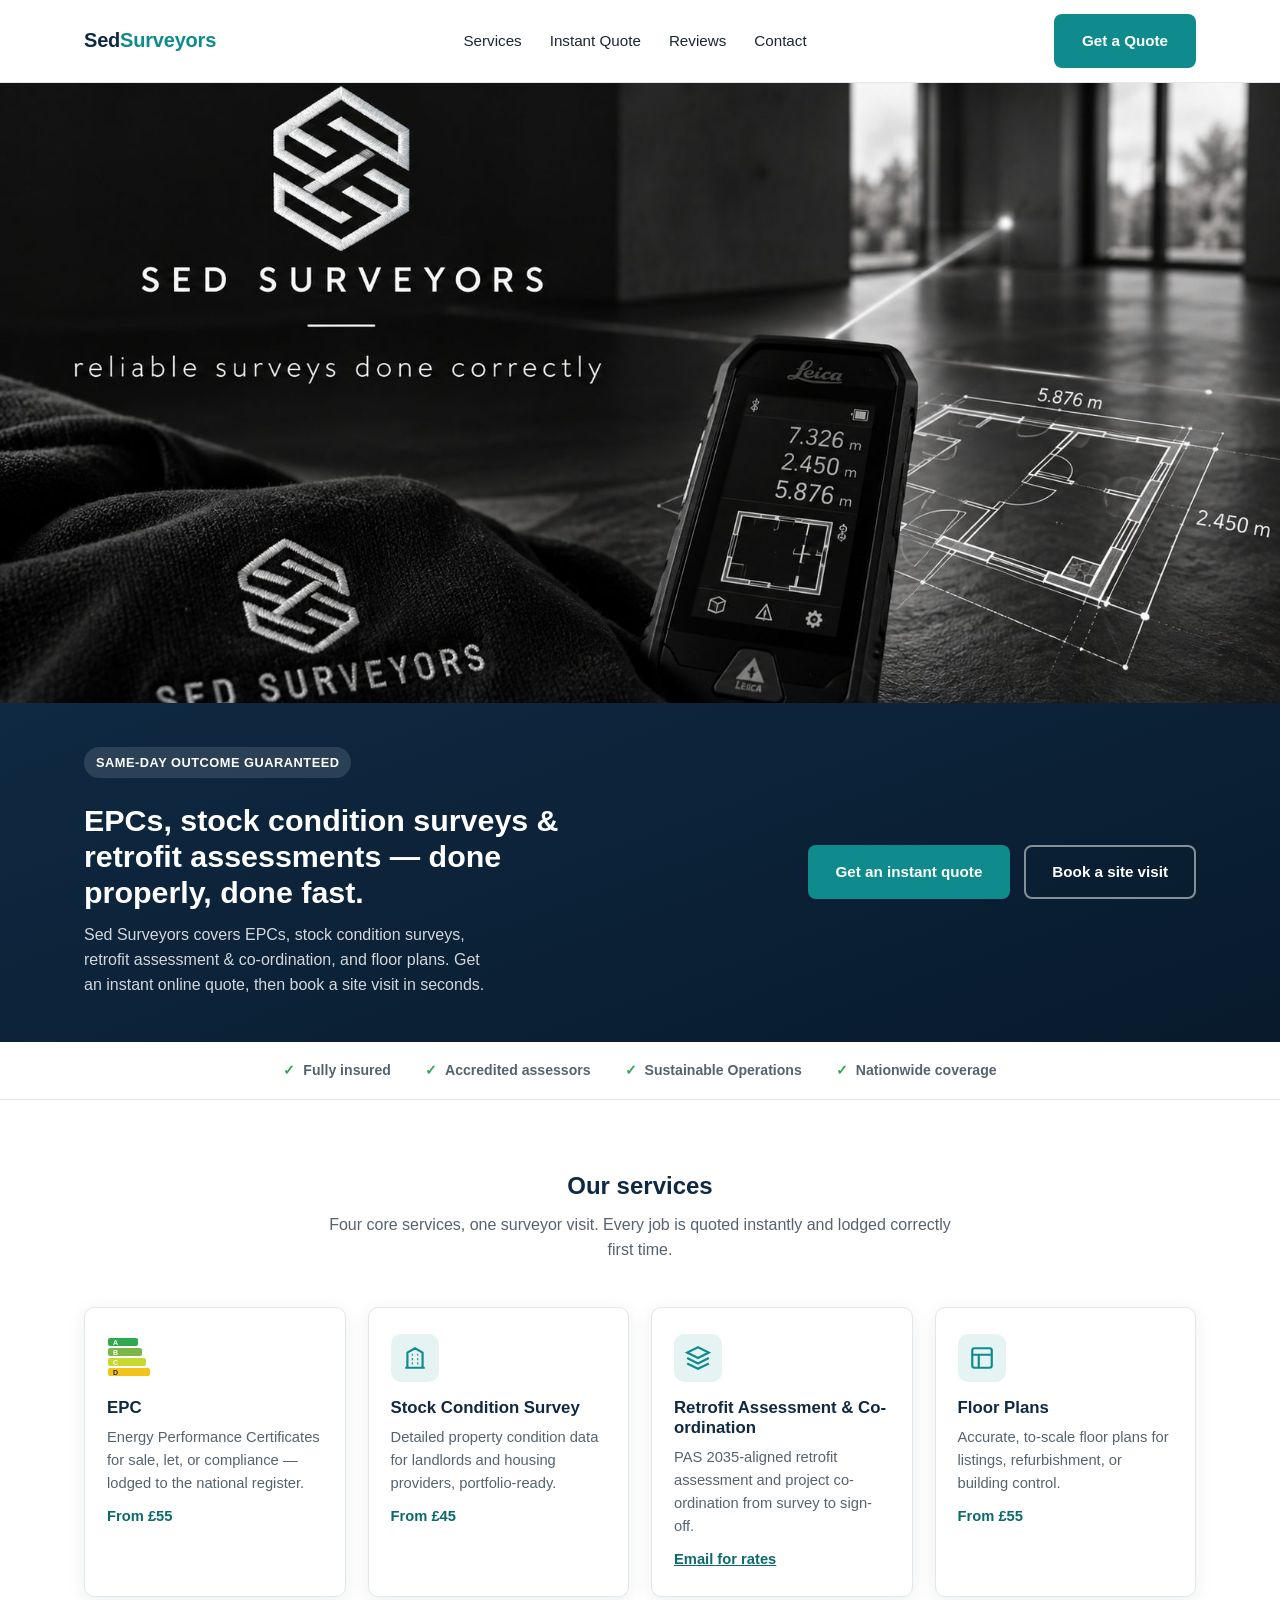
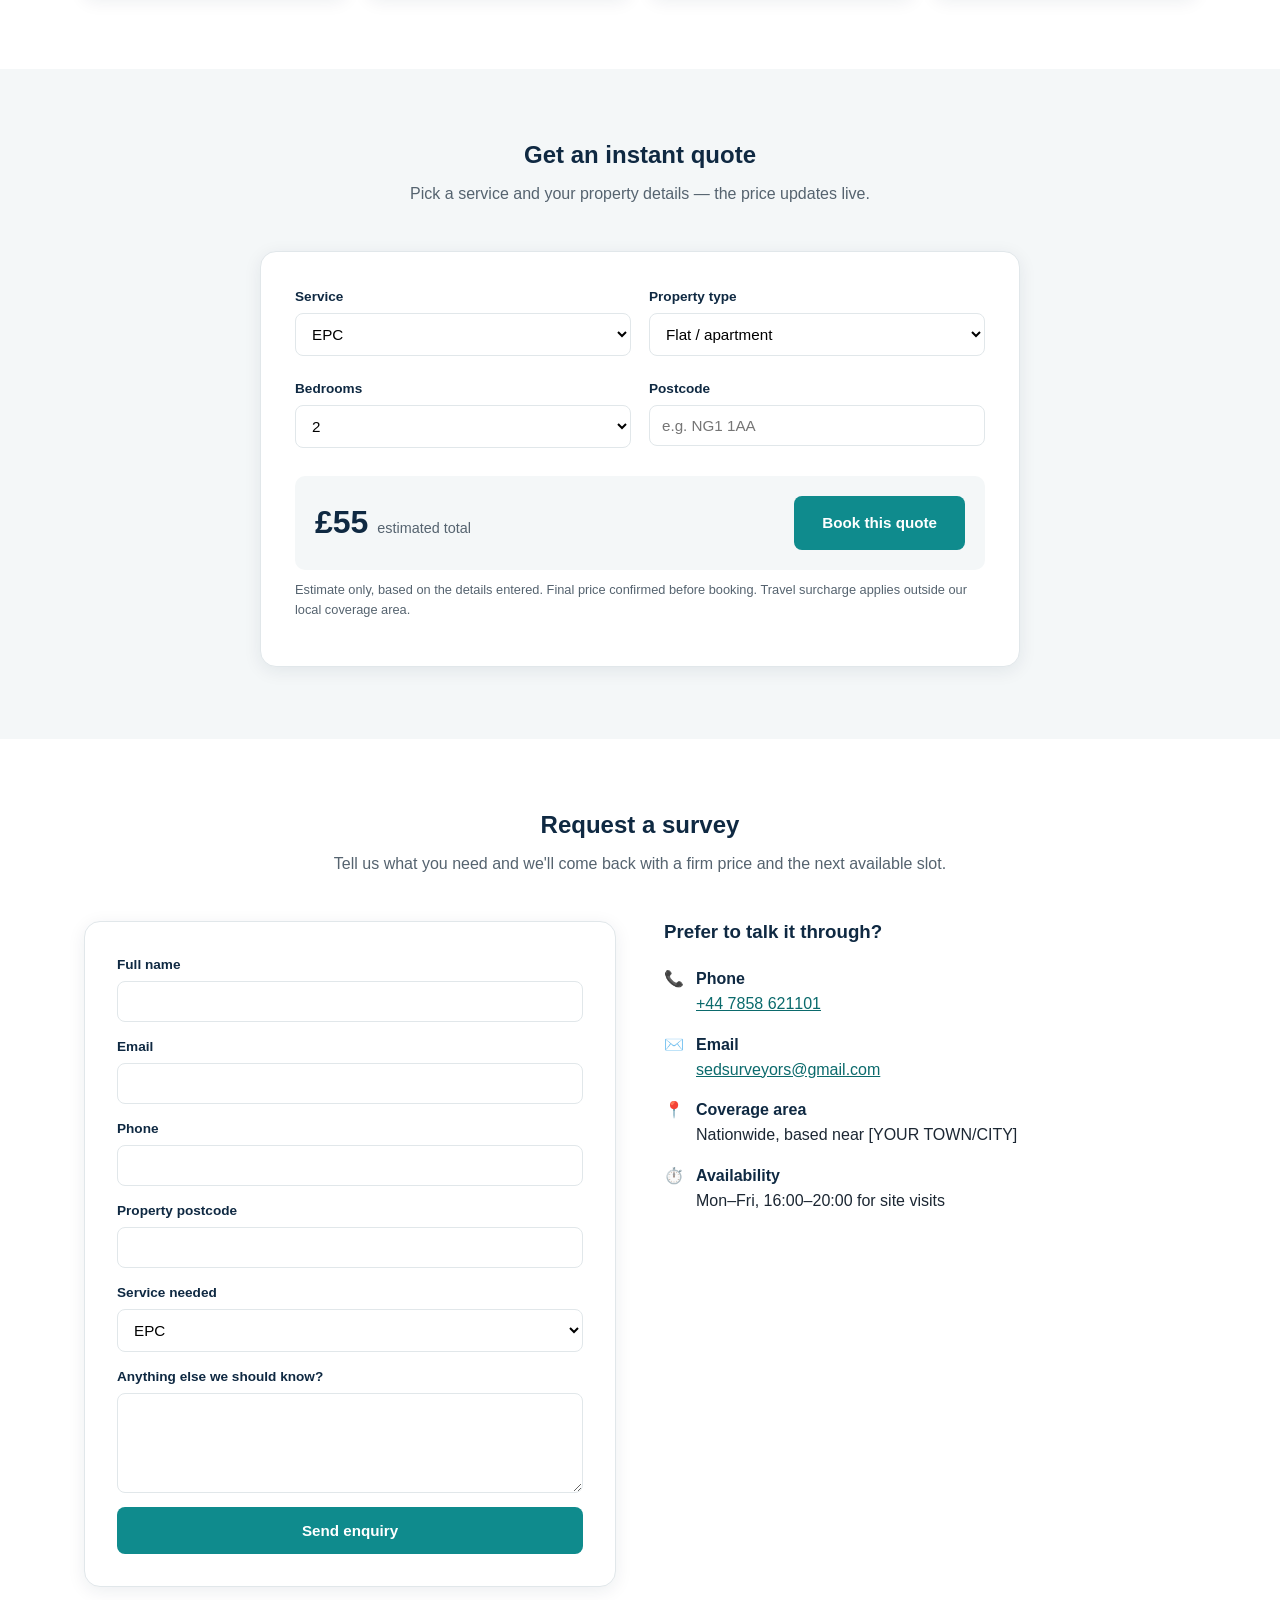
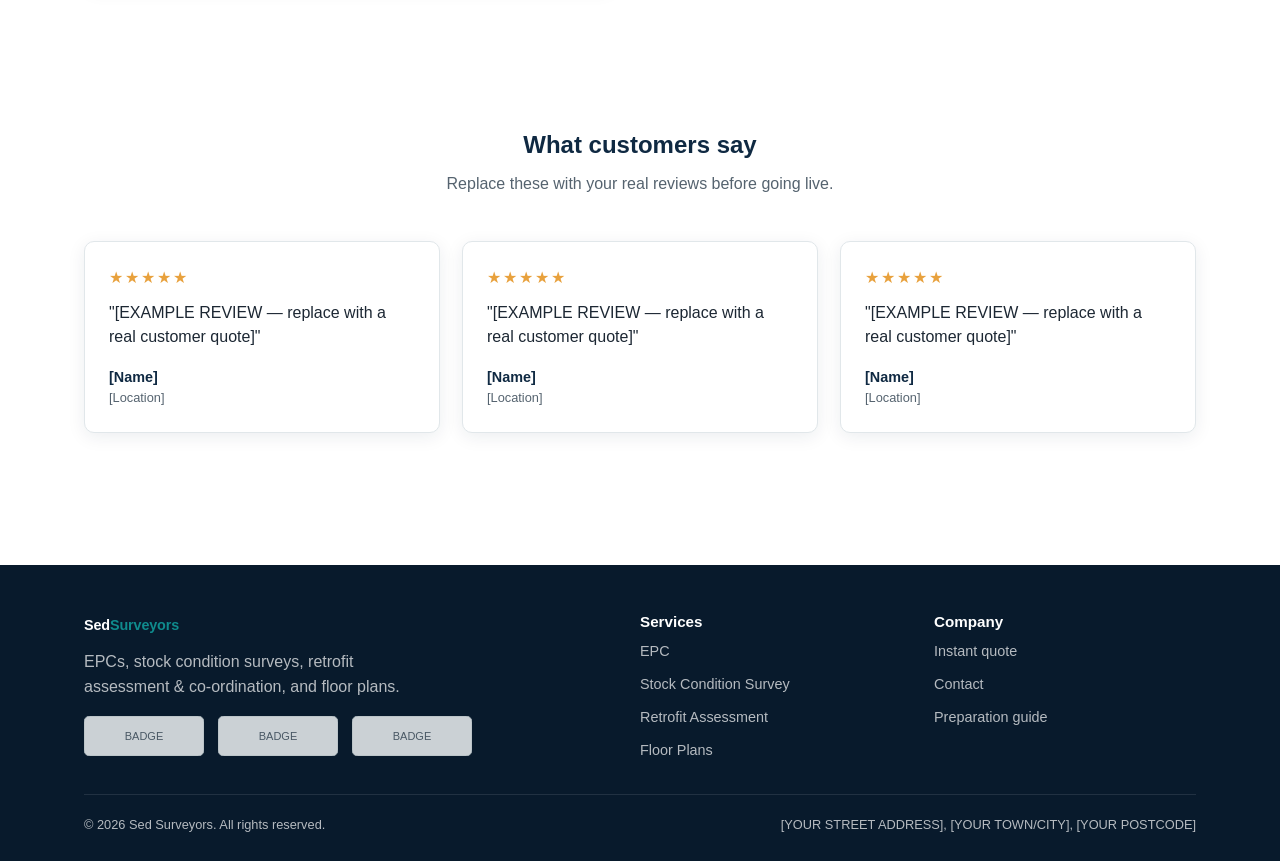
==== commit 8a5441fd: "Retrofit: price on request via email; fix Stock Condition teaser to From £45 Co-Authored-By: Claude " ====
--- a/index.html
+++ b/index.html
@@ -94,7 +94,7 @@
         </div>
         <h3>Stock Condition Survey</h3>
         <p>Detailed property condition data for landlords and housing providers, portfolio-ready.</p>
-        <div class="service-price">From £95</div>
+        <div class="service-price">From £45</div>
       </div>
       <div class="service-block">
         <div class="service-block-icon">
@@ -102,7 +102,7 @@
         </div>
         <h3>Retrofit Assessment &amp; Co-ordination</h3>
         <p>PAS 2035-aligned retrofit assessment and project co-ordination from survey to sign-off.</p>
-        <div class="service-price">From £150</div>
+        <div class="service-price"><a href="mailto:sedsurveyors@gmail.com?subject=Retrofit%20quote%20request">Email for rates</a></div>
       </div>
       <div class="service-block">
         <div class="service-block-icon">
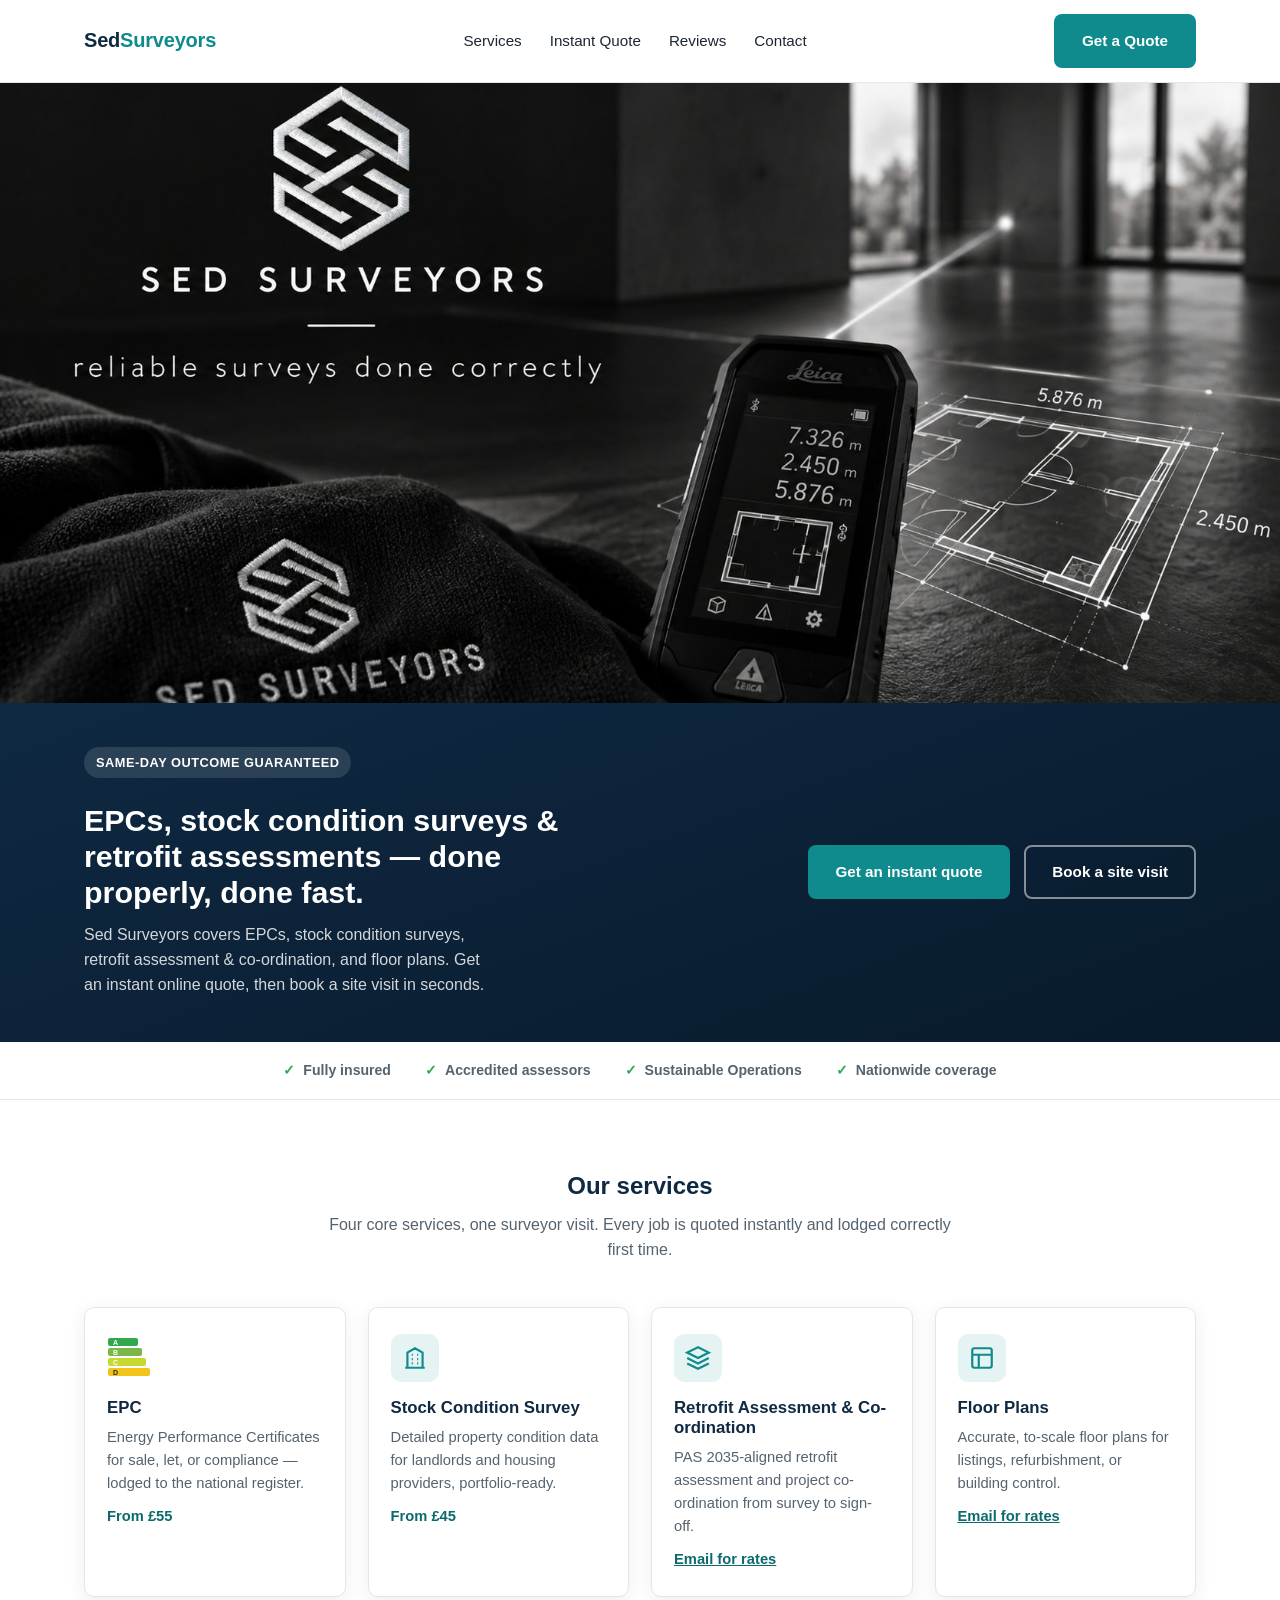
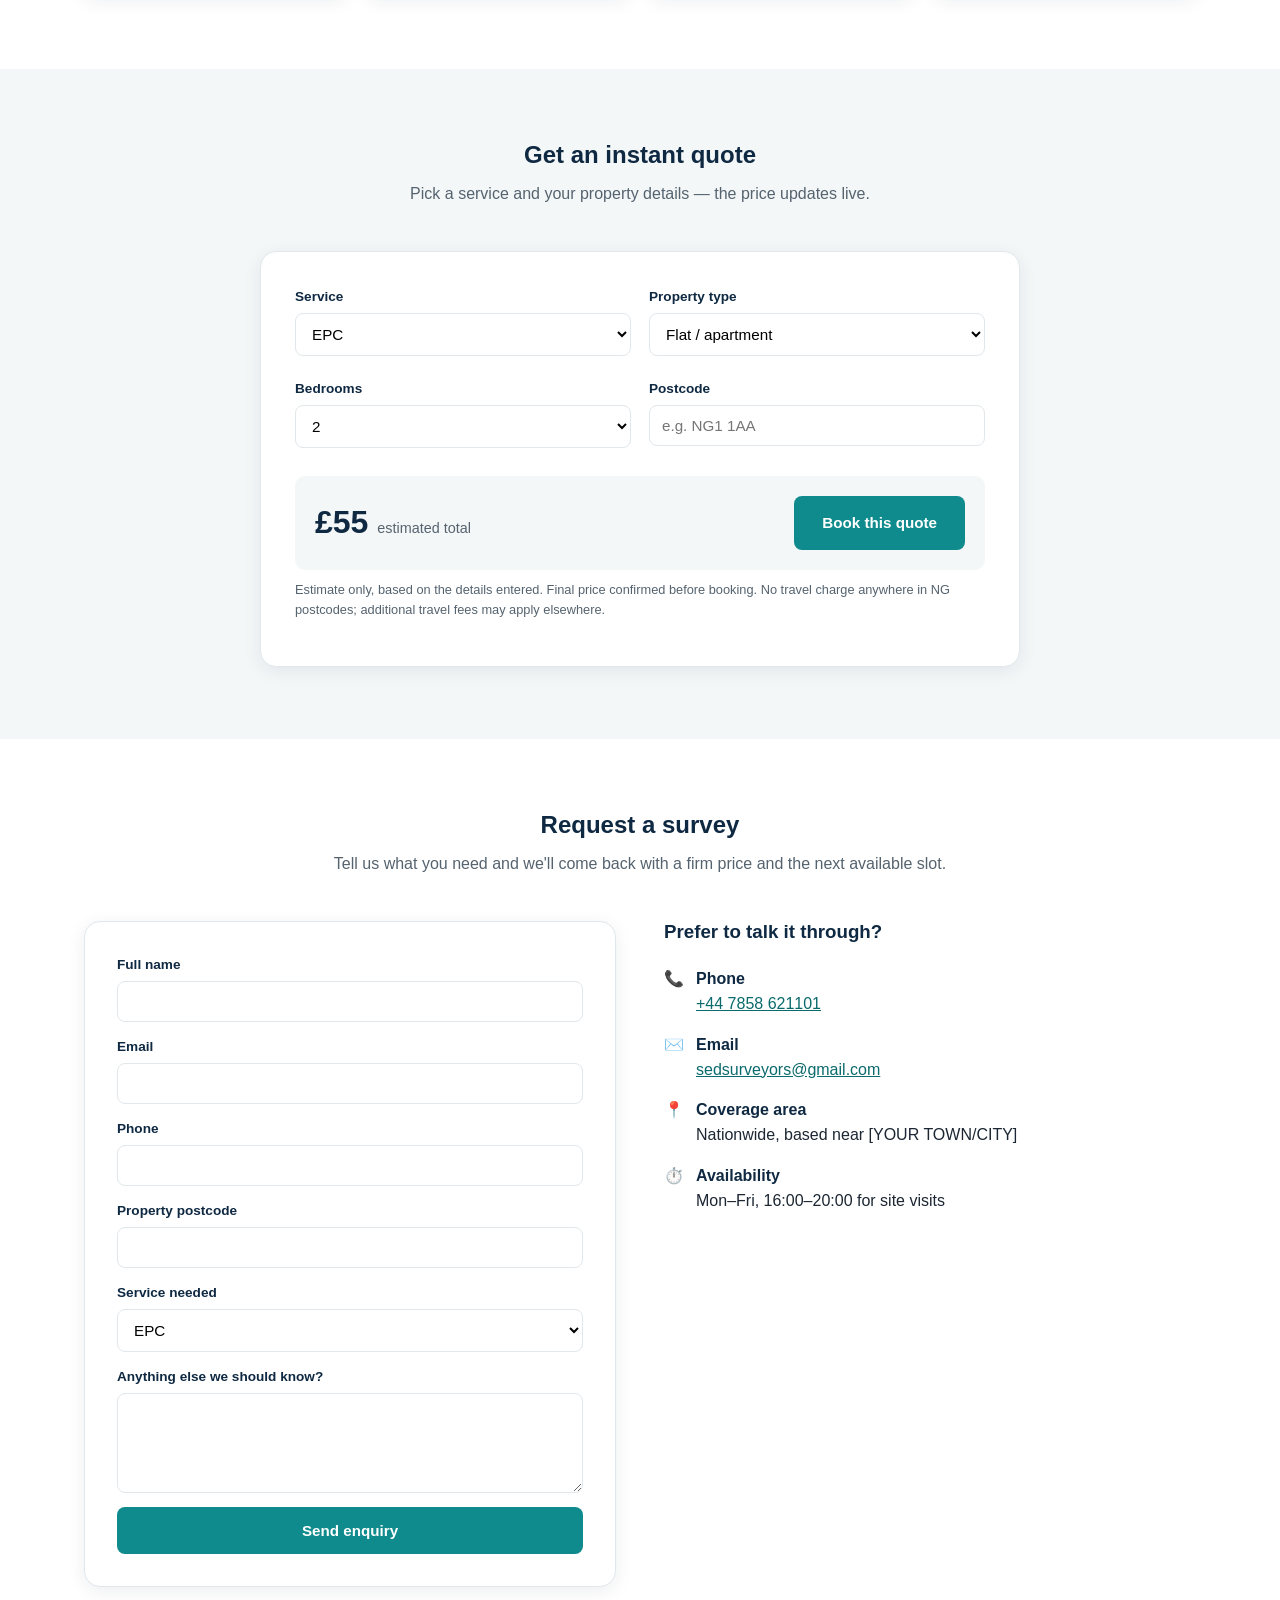
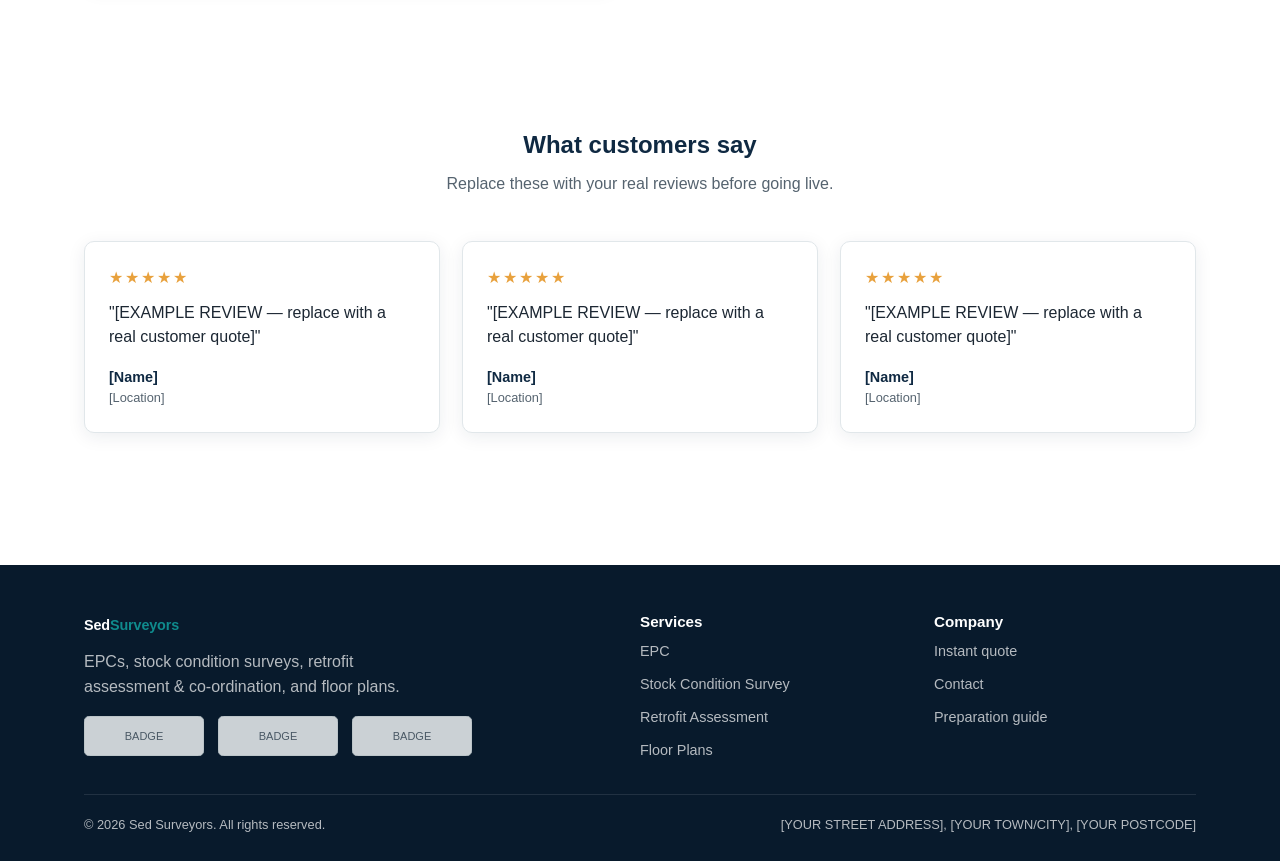
==== commit c47e3806: "Floor plans price on request; NG postcodes no travel charge, elsewhere 'fees may apply' Co-Authored-" ====
--- a/index.html
+++ b/index.html
@@ -110,7 +110,7 @@
         </div>
         <h3>Floor Plans</h3>
         <p>Accurate, to-scale floor plans for listings, refurbishment, or building control.</p>
-        <div class="service-price">From £55</div>
+        <div class="service-price"><a href="mailto:sedsurveyors@gmail.com?subject=Floor%20Plans%20quote%20request">Email for rates</a></div>
       </div>
     </div>
   </div>
@@ -163,7 +163,7 @@
         </div>
         <a href="#enquiry" class="btn btn-primary" id="calc-cta">Book this quote</a>
       </div>
-      <p class="calc-note">Estimate only, based on the details entered. Final price confirmed before booking. Travel surcharge applies outside our local coverage area.</p>
+      <p class="calc-note">Estimate only, based on the details entered. Final price confirmed before booking. No travel charge anywhere in NG postcodes; additional travel fees may apply elsewhere.</p>
     </div>
   </div>
 </section>
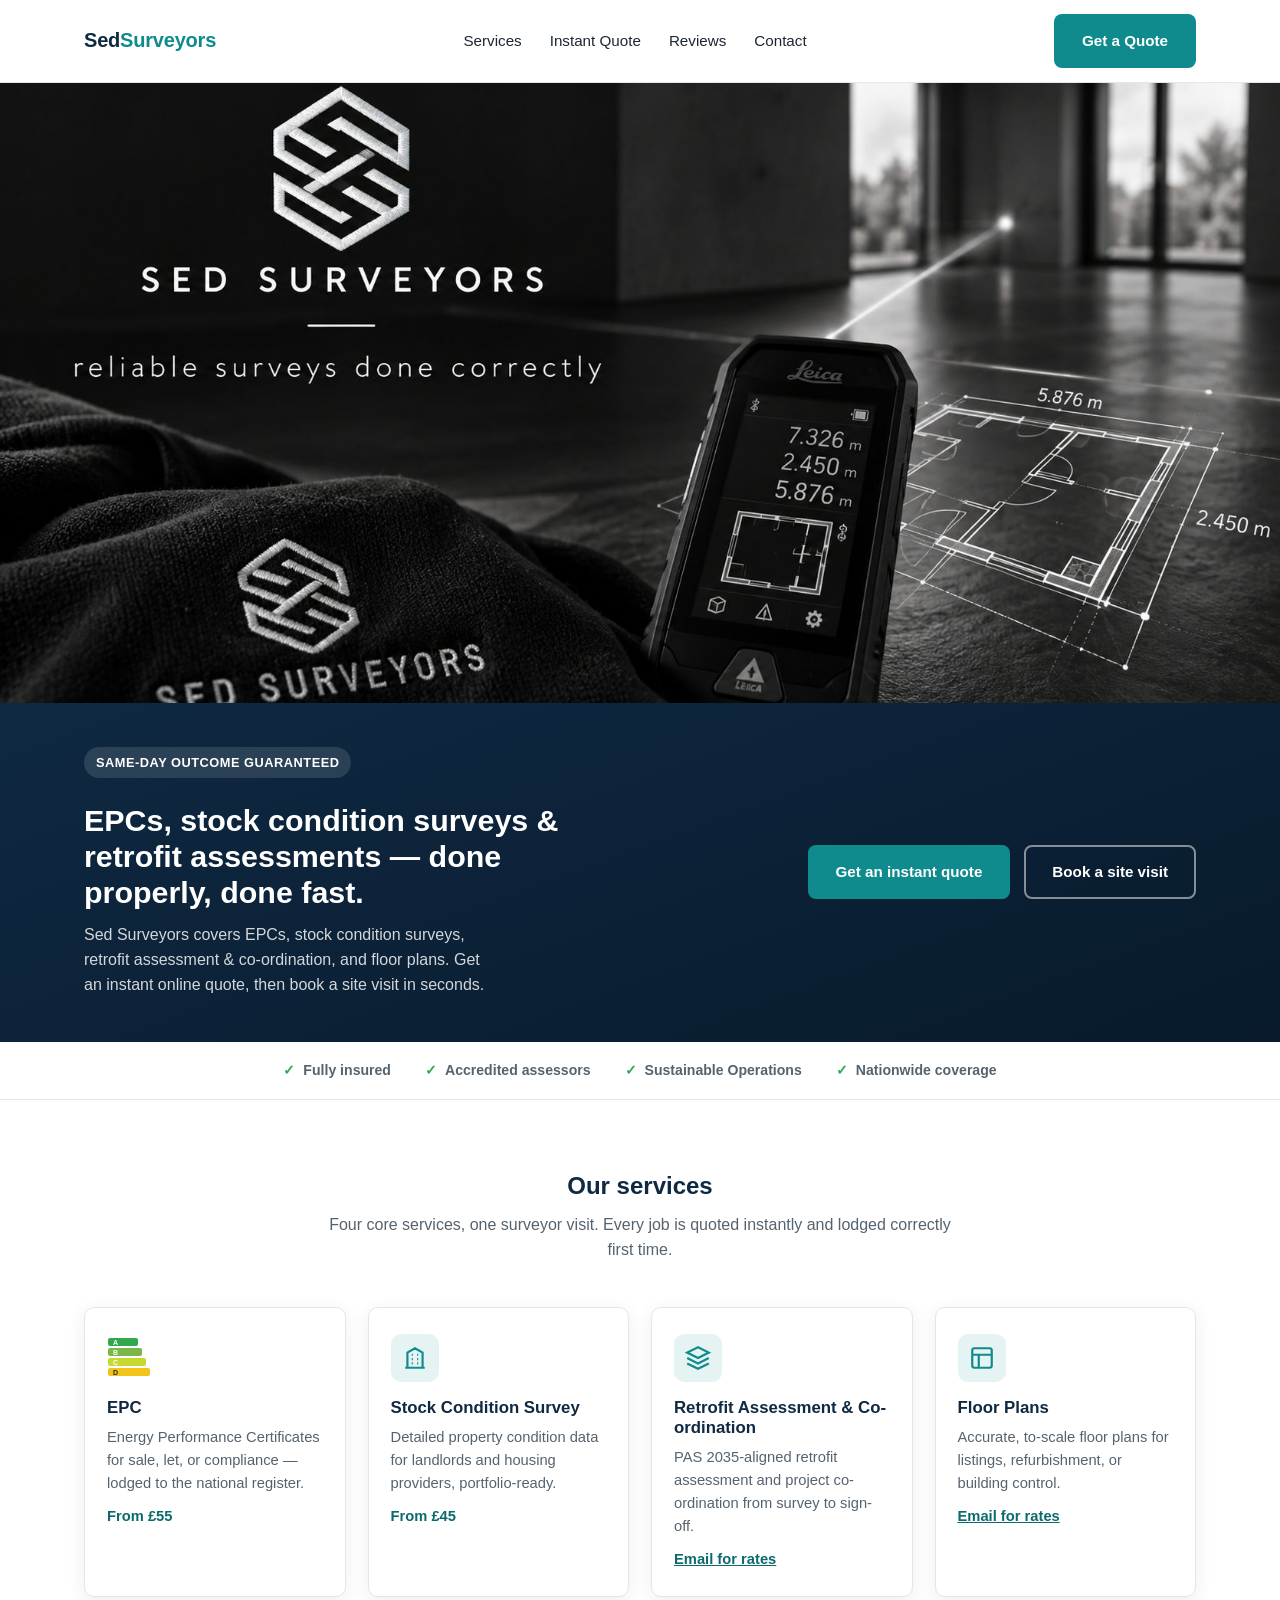
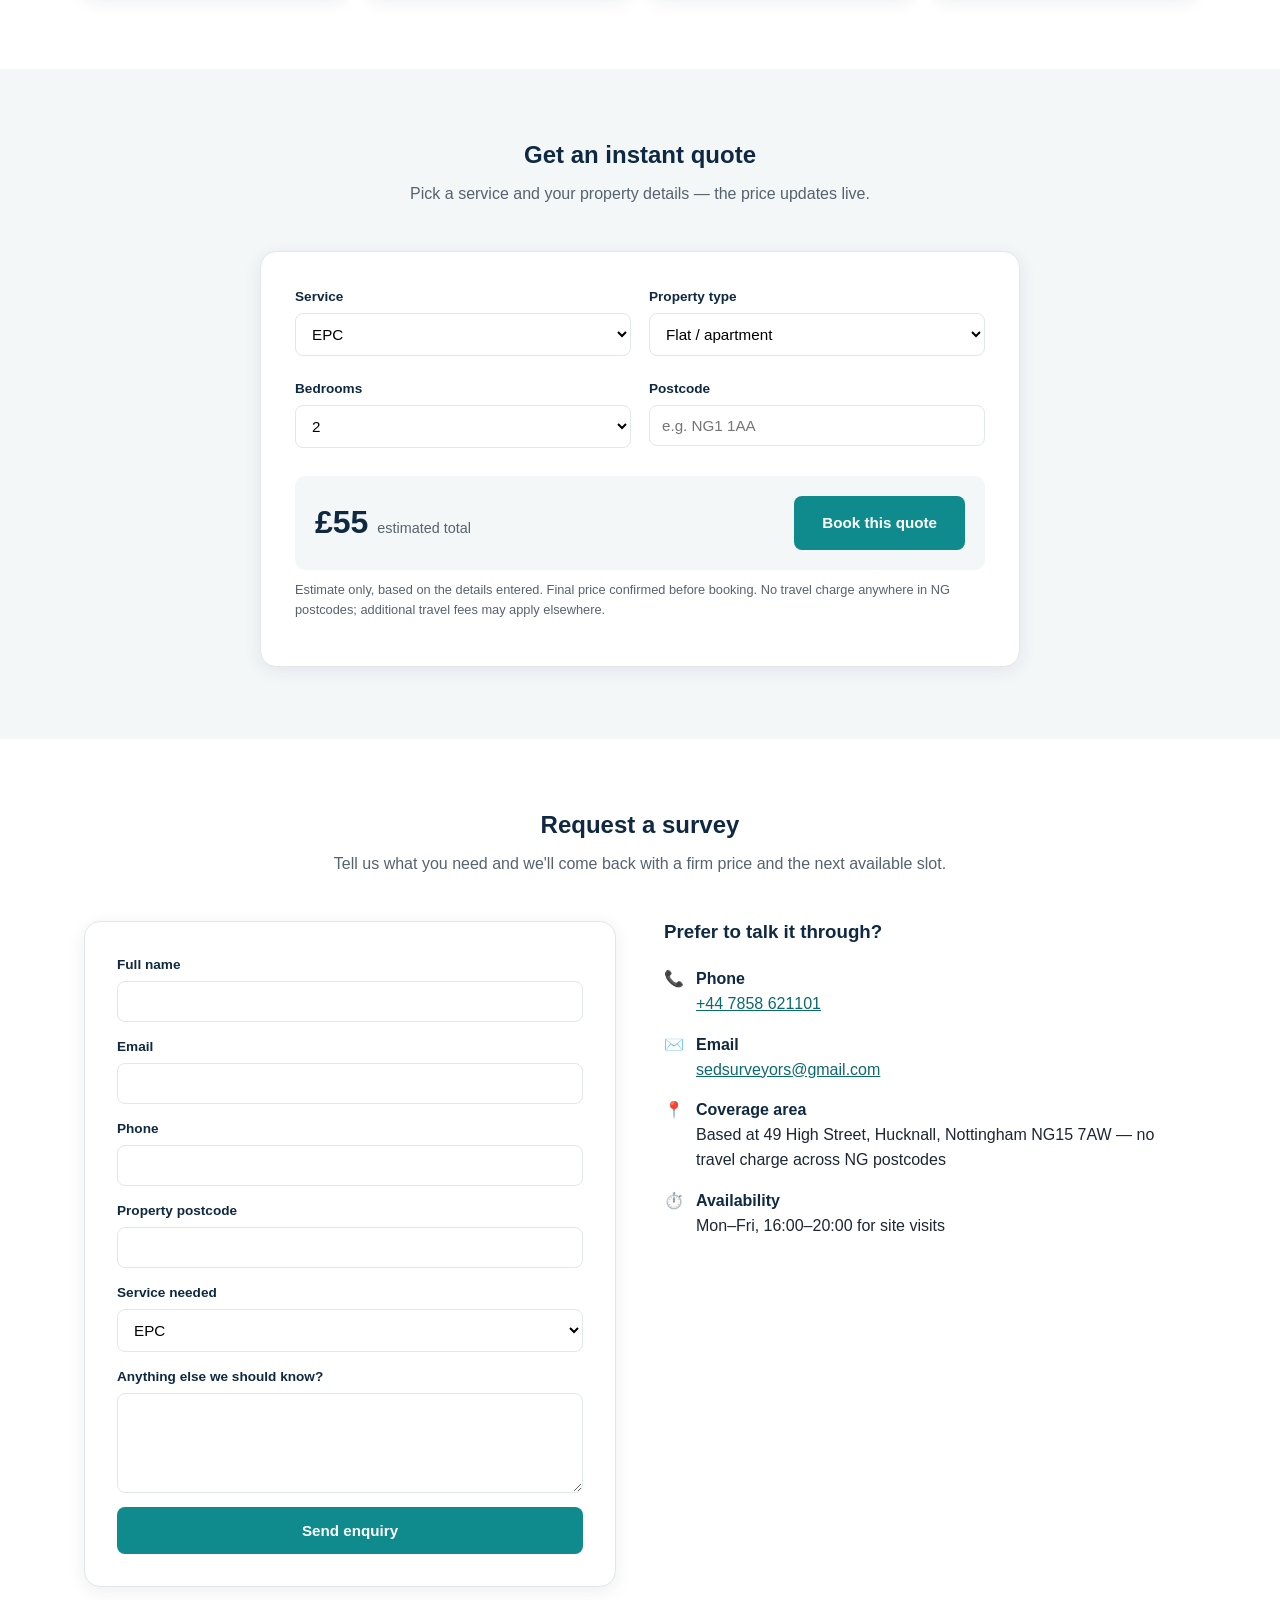
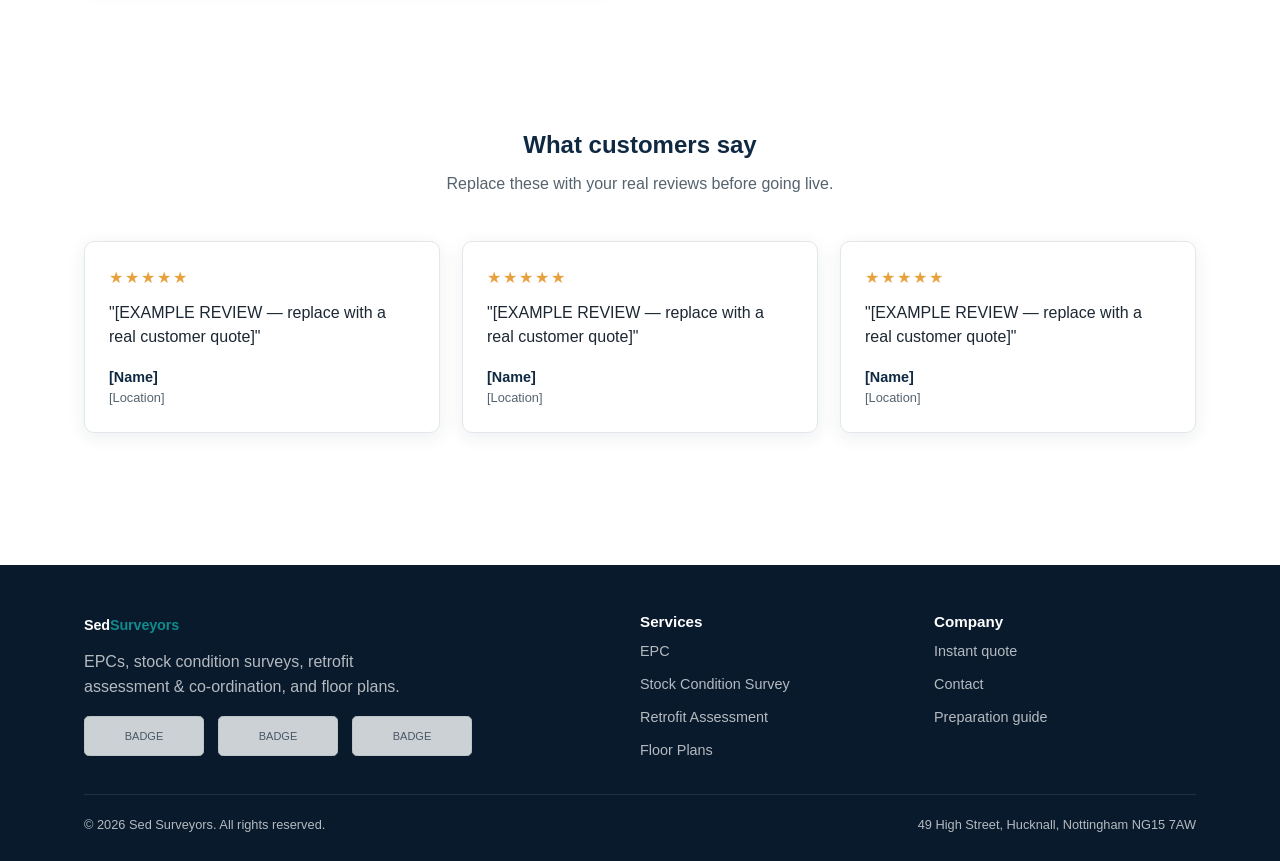
==== commit 7b996277: "Real business address; drop social-link placeholders Co-Authored-By: Claude Opus 5.5 <noreply@anthro" ====
--- a/index.html
+++ b/index.html
@@ -17,17 +17,12 @@
   "email": "sedsurveyors@gmail.com",
   "address": {
     "@type": "PostalAddress",
-    "streetAddress": "[YOUR STREET ADDRESS]",
-    "addressLocality": "[YOUR TOWN/CITY]",
-    "postalCode": "[YOUR POSTCODE]",
+    "streetAddress": "49 High Street",
+    "addressLocality": "Hucknall, Nottingham",
+    "postalCode": "NG15 7AW",
     "addressCountry": "GB"
   },
-  "areaServed": "United Kingdom",
-  "sameAs": [
-    "[YOUR GOOGLE BUSINESS PROFILE URL]",
-    "[YOUR FACEBOOK URL]",
-    "[YOUR INSTAGRAM URL]"
-  ]
+  "areaServed": "United Kingdom"
 }
 </script>
 </head>
@@ -214,7 +209,7 @@
         <ul class="contact-info-list">
           <li><span>📞</span><div><strong>Phone</strong><a href="tel:+447858621101">+44 7858 621101</a></div></li>
           <li><span>✉️</span><div><strong>Email</strong><a href="mailto:sedsurveyors@gmail.com">sedsurveyors@gmail.com</a></div></li>
-          <li><span>📍</span><div><strong>Coverage area</strong>Nationwide, based near [YOUR TOWN/CITY]</div></li>
+          <li><span>📍</span><div><strong>Coverage area</strong>Based at 49 High Street, Hucknall, Nottingham NG15 7AW — no travel charge across NG postcodes</div></li>
           <li><span>⏱️</span><div><strong>Availability</strong>Mon–Fri, 16:00–20:00 for site visits</div></li>
         </ul>
       </div>
@@ -297,7 +292,7 @@
     </div>
     <div class="footer-bottom">
       <span>© <span id="year"></span> Sed Surveyors. All rights reserved.</span>
-      <span>[YOUR STREET ADDRESS], [YOUR TOWN/CITY], [YOUR POSTCODE]</span>
+      <span>49 High Street, Hucknall, Nottingham NG15 7AW</span>
     </div>
   </div>
 </footer>
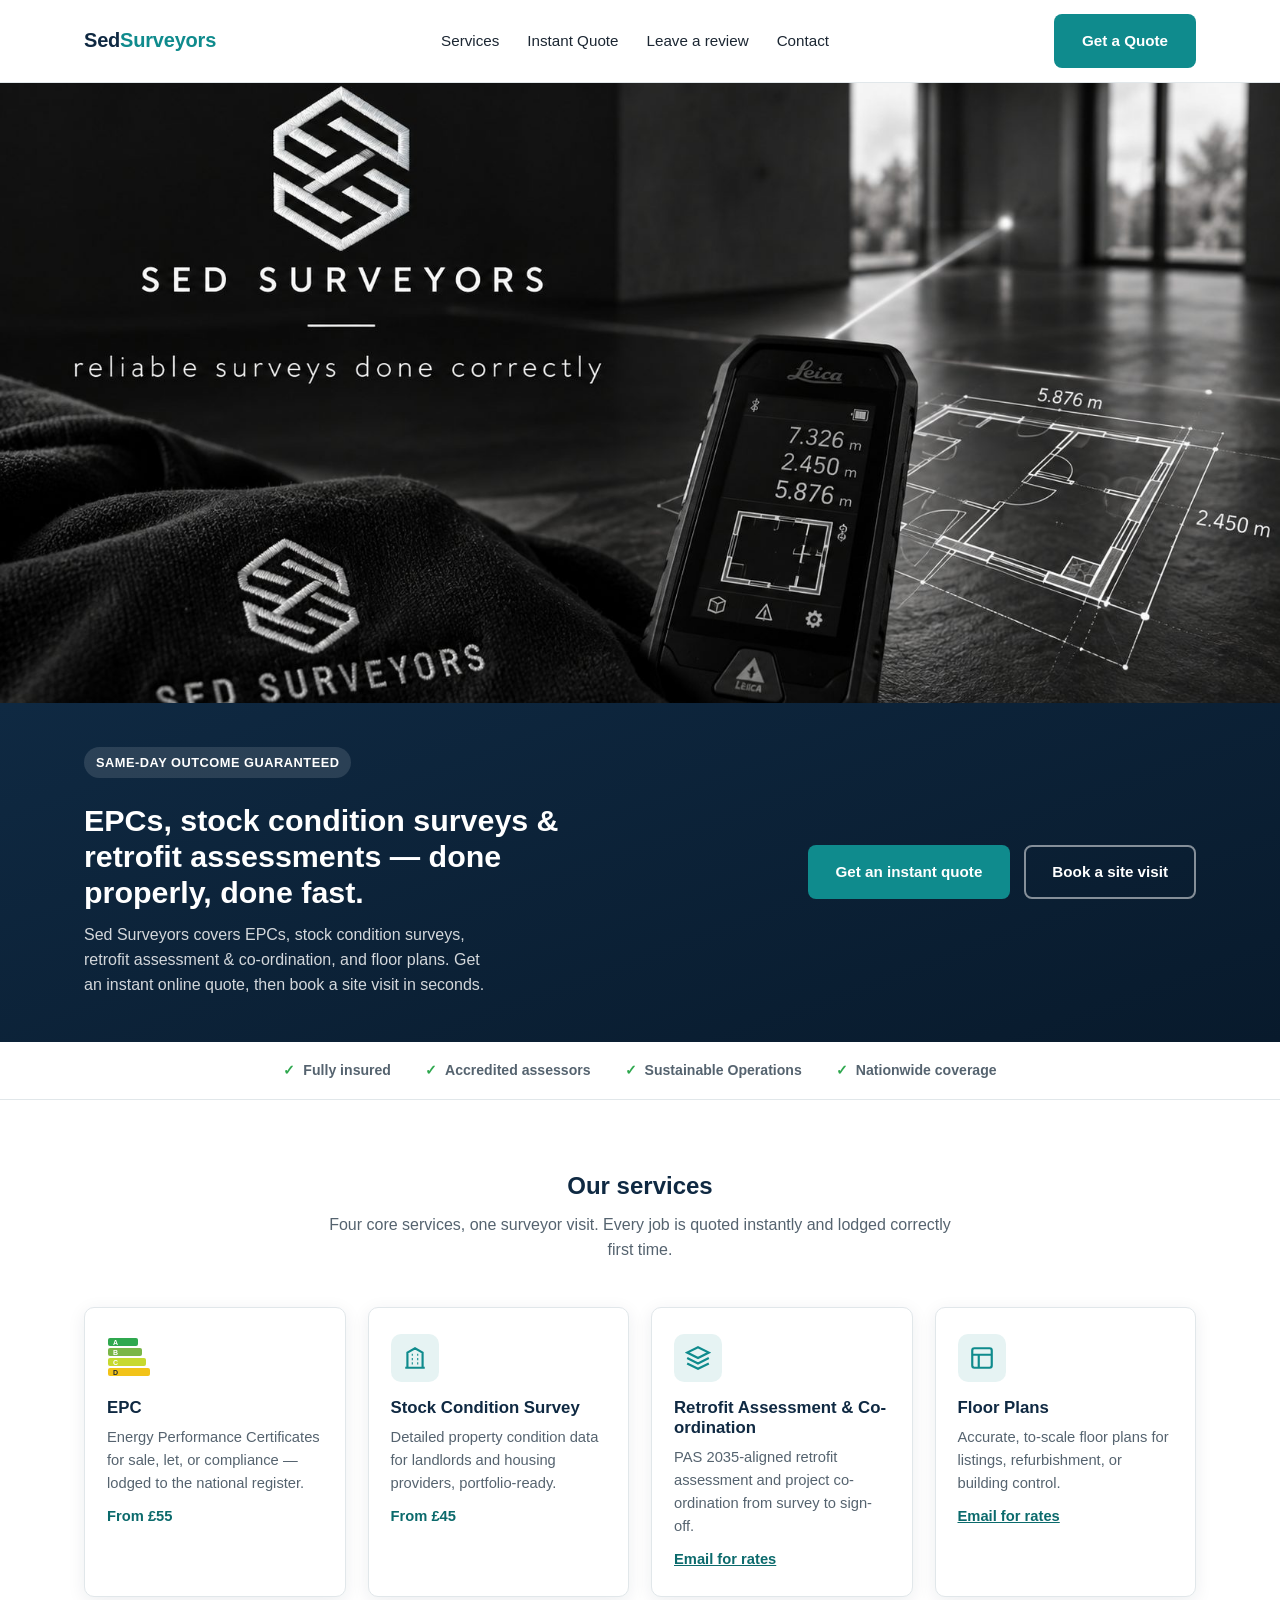
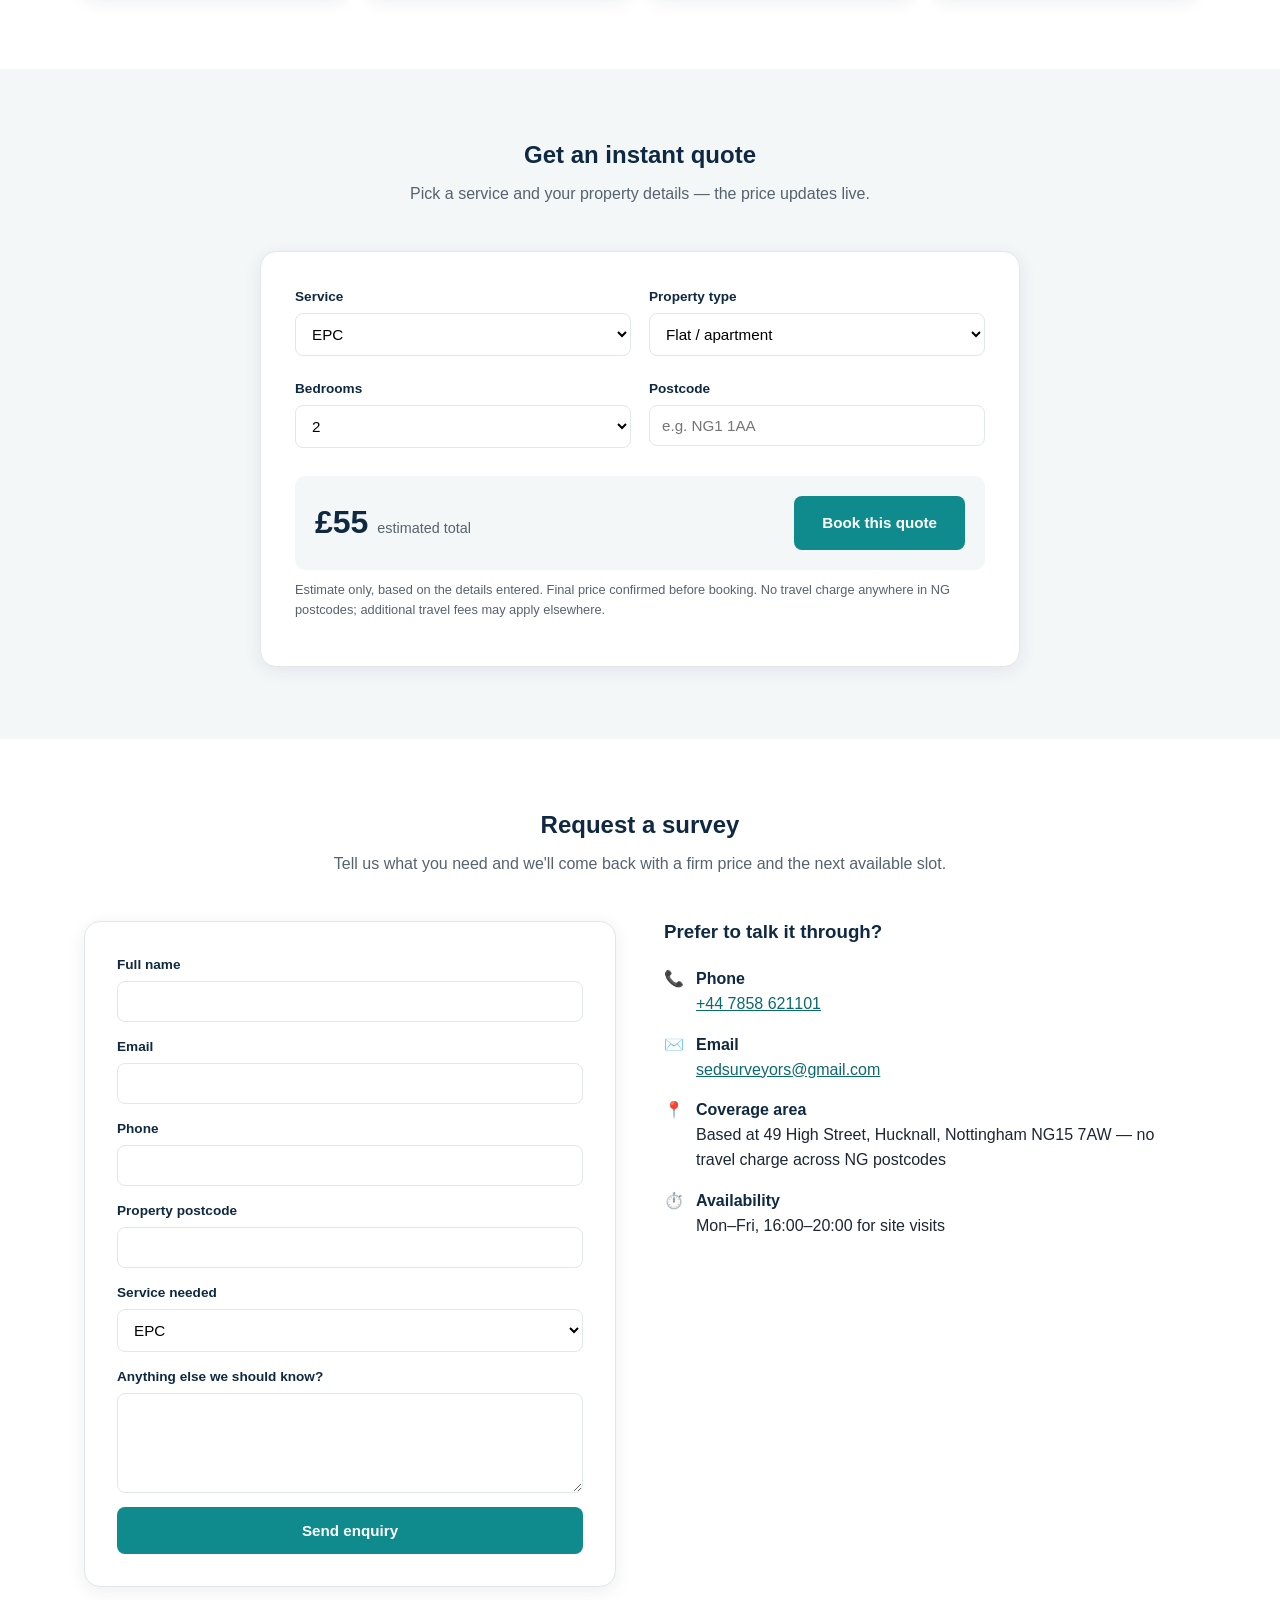
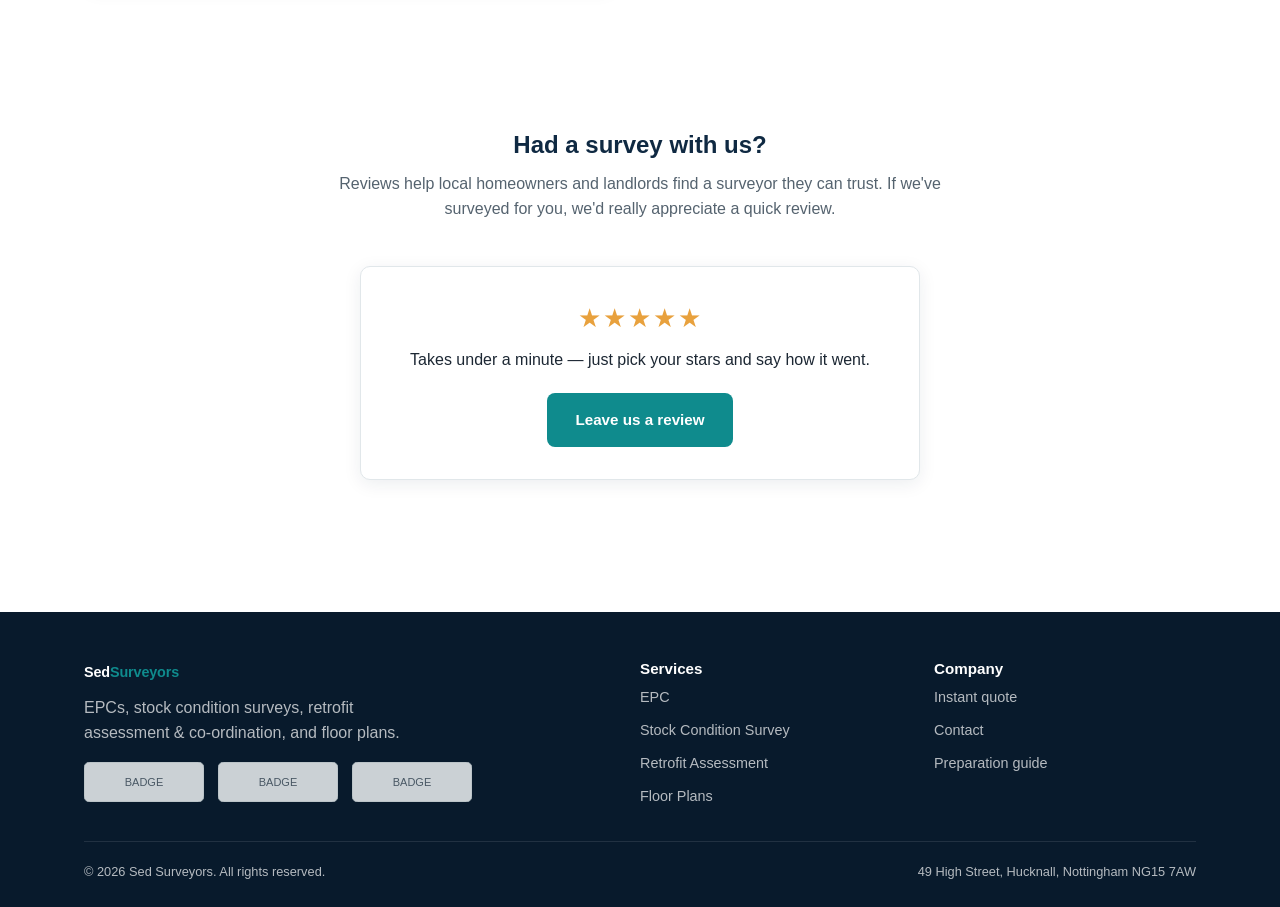
==== commit cbb9cf28: "Replace placeholder testimonials with a Leave-a-review call to action Co-Authored-By: Claude Opus 5." ====
--- a/index.html
+++ b/index.html
@@ -34,7 +34,7 @@
     <nav class="main-nav">
       <a href="#services">Services</a>
       <a href="#quote">Instant Quote</a>
-      <a href="#reviews">Reviews</a>
+      <a href="#reviews">Leave a review</a>
       <a href="#enquiry">Contact</a>
     </nav>
     <div class="nav-cta">
@@ -234,28 +234,13 @@
 <section id="reviews">
   <div class="container">
     <div class="section-head">
-      <h2>What customers say</h2>
-      <p>Replace these with your real reviews before going live.</p>
-    </div>
-    <div class="review-grid">
-      <div class="review-card">
-        <div class="review-stars">★★★★★</div>
-        <p>"[EXAMPLE REVIEW — replace with a real customer quote]"</p>
-        <div class="review-name">[Name]</div>
-        <div class="review-loc">[Location]</div>
-      </div>
-      <div class="review-card">
-        <div class="review-stars">★★★★★</div>
-        <p>"[EXAMPLE REVIEW — replace with a real customer quote]"</p>
-        <div class="review-name">[Name]</div>
-        <div class="review-loc">[Location]</div>
-      </div>
-      <div class="review-card">
-        <div class="review-stars">★★★★★</div>
-        <p>"[EXAMPLE REVIEW — replace with a real customer quote]"</p>
-        <div class="review-name">[Name]</div>
-        <div class="review-loc">[Location]</div>
-      </div>
+      <h2>Had a survey with us?</h2>
+      <p>Reviews help local homeowners and landlords find a surveyor they can trust. If we've surveyed for you, we'd really appreciate a quick review.</p>
+    </div>
+    <div class="review-cta">
+      <div class="review-stars review-cta-stars">★★★★★</div>
+      <p>Takes under a minute — just pick your stars and say how it went.</p>
+      <a id="review-link" class="btn btn-primary" href="mailto:sedsurveyors@gmail.com?subject=Feedback%20on%20my%20survey">Leave us a review</a>
     </div>
   </div>
 </section>
--- a/styles.css
+++ b/styles.css
@@ -234,3 +234,7 @@
   .hero-cta-inner h1 { font-size: 1.6rem; }
   .hero-banner img { max-height: 280px; }
 }
+
+.review-cta { max-width: 560px; margin: 0 auto; text-align: center; background: #fff; border: 1px solid var(--border); border-radius: var(--radius); padding: 32px 24px; box-shadow: var(--shadow); }
+.review-cta-stars { font-size: 1.6rem; }
+.review-cta p { margin: 0 0 20px; }
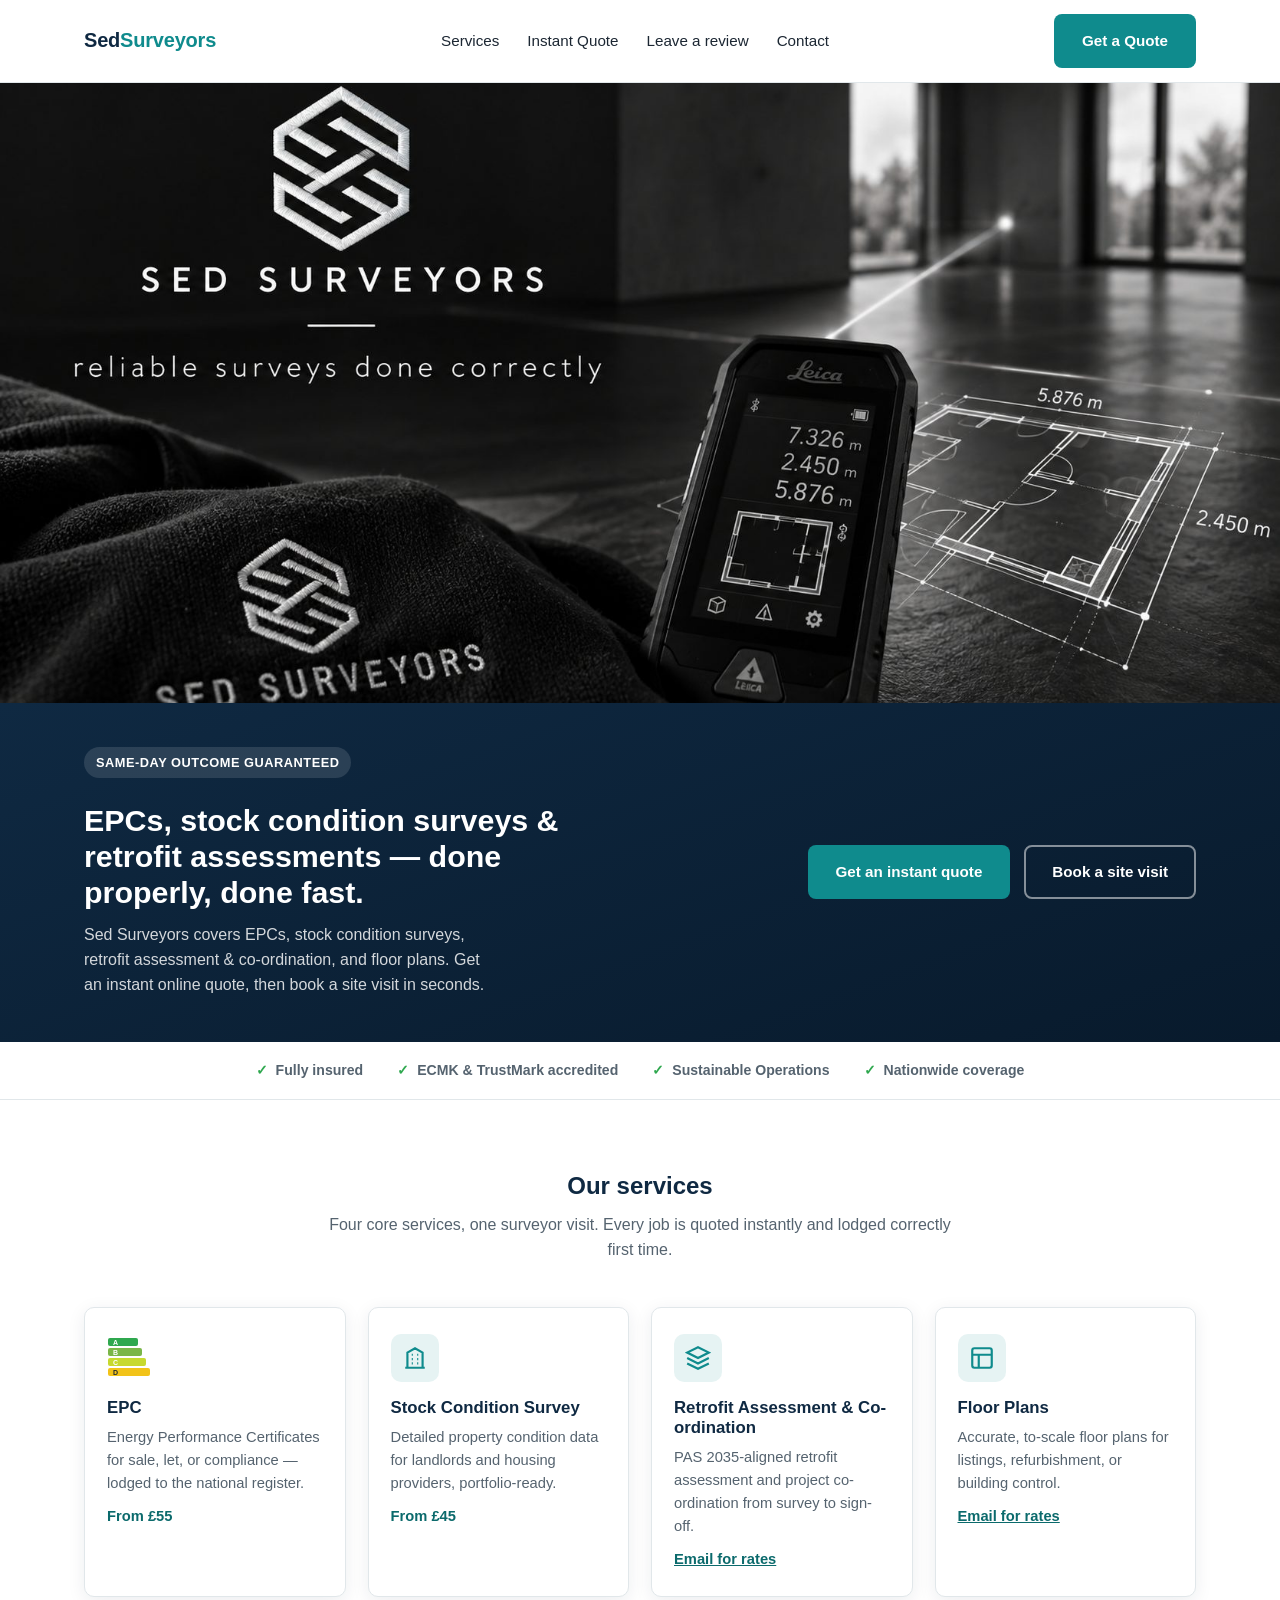
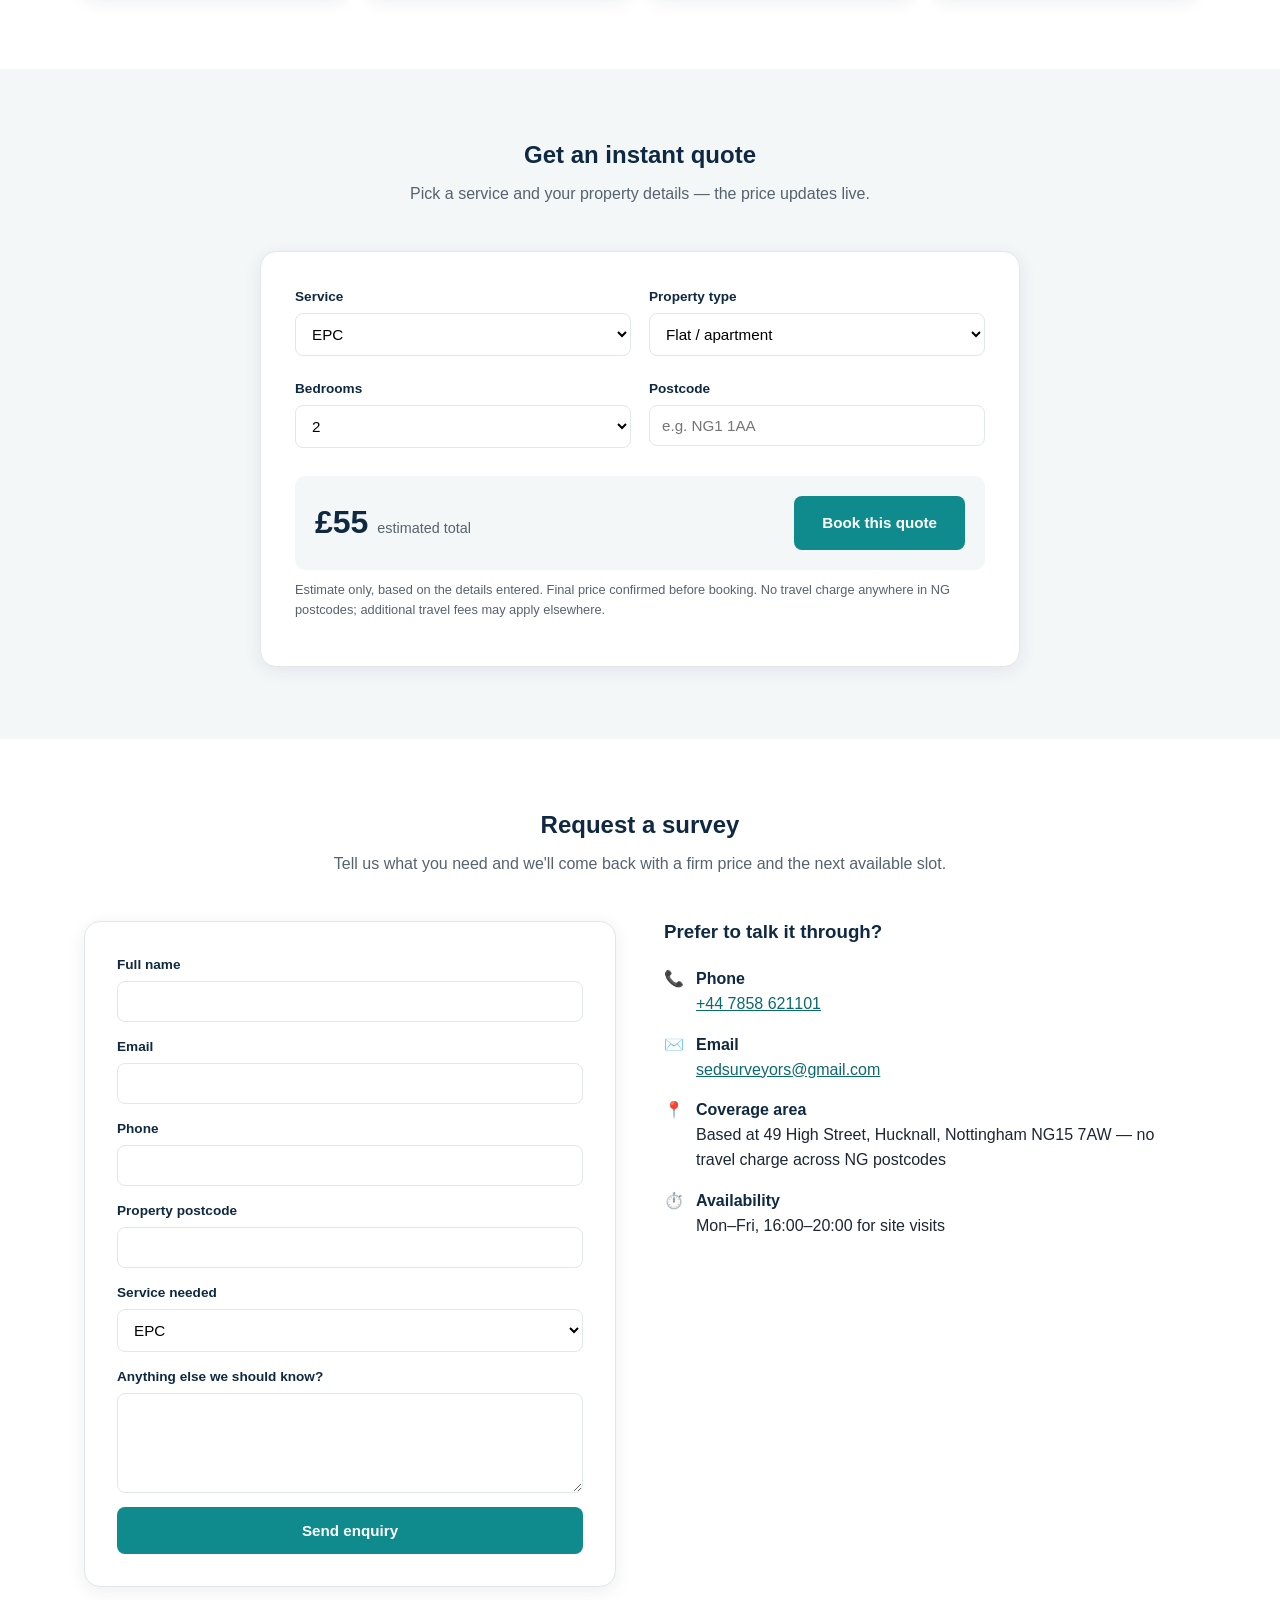
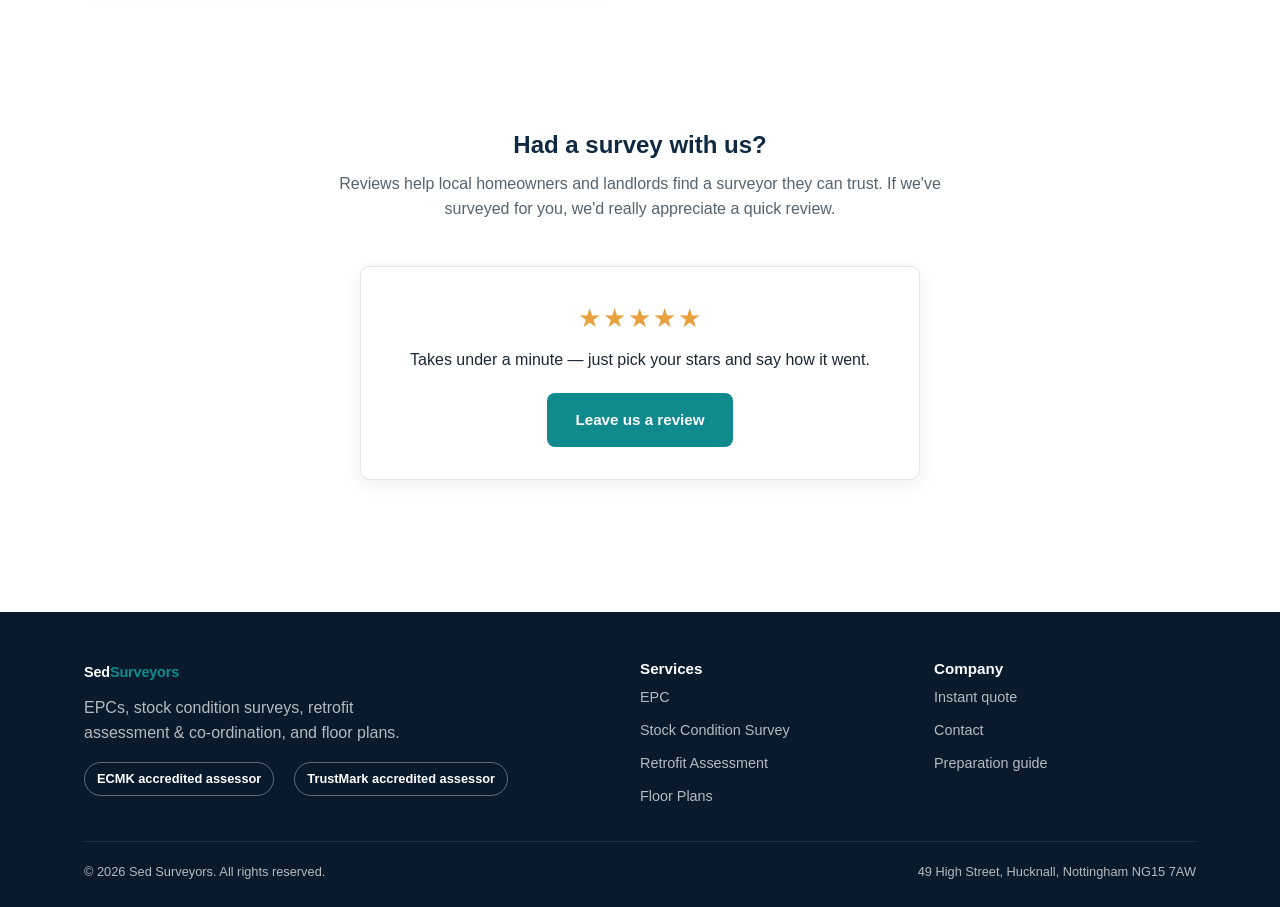
==== commit 1bec8d39: "ECMK + TrustMark accredited badges replace placeholder artwork Co-Authored-By: Claude Opus 5.5 <nore" ====
--- a/index.html
+++ b/index.html
@@ -64,7 +64,7 @@
 <div class="trust-row">
   <div class="container">
     <span class="trust-item">Fully insured</span>
-    <span class="trust-item">Accredited assessors</span>
+    <span class="trust-item">ECMK &amp; TrustMark accredited</span>
     <span class="trust-item">Sustainable Operations</span>
     <span class="trust-item">Nationwide coverage</span>
   </div>
@@ -252,9 +252,8 @@
         <a href="#top" class="logo" style="color:#fff;">Sed<span>Surveyors</span></a>
         <p style="margin-top:12px; max-width: 40ch;">EPCs, stock condition surveys, retrofit assessment &amp; co-ordination, and floor plans.</p>
         <div class="accred-row">
-          <img src="assets/accreditations/placeholder-badge.svg" alt="Accreditation badge placeholder — replace with real ECMK artwork">
-          <img src="assets/accreditations/placeholder-badge.svg" alt="Accreditation badge placeholder — replace with real PAS 2035 artwork">
-          <img src="assets/accreditations/placeholder-badge.svg" alt="Accreditation badge placeholder — replace with real TrustMark artwork">
+          <span class="accred-badge">ECMK accredited assessor</span>
+          <span class="accred-badge">TrustMark accredited assessor</span>
         </div>
       </div>
       <div>
--- a/styles.css
+++ b/styles.css
@@ -238,3 +238,4 @@
 .review-cta { max-width: 560px; margin: 0 auto; text-align: center; background: #fff; border: 1px solid var(--border); border-radius: var(--radius); padding: 32px 24px; box-shadow: var(--shadow); }
 .review-cta-stars { font-size: 1.6rem; }
 .review-cta p { margin: 0 0 20px; }
+.accred-badge { display: inline-block; border: 1px solid rgba(255,255,255,.35); border-radius: 999px; padding: 6px 12px; font-size: .8rem; font-weight: 600; color: #fff; margin: 0 6px 6px 0; }
